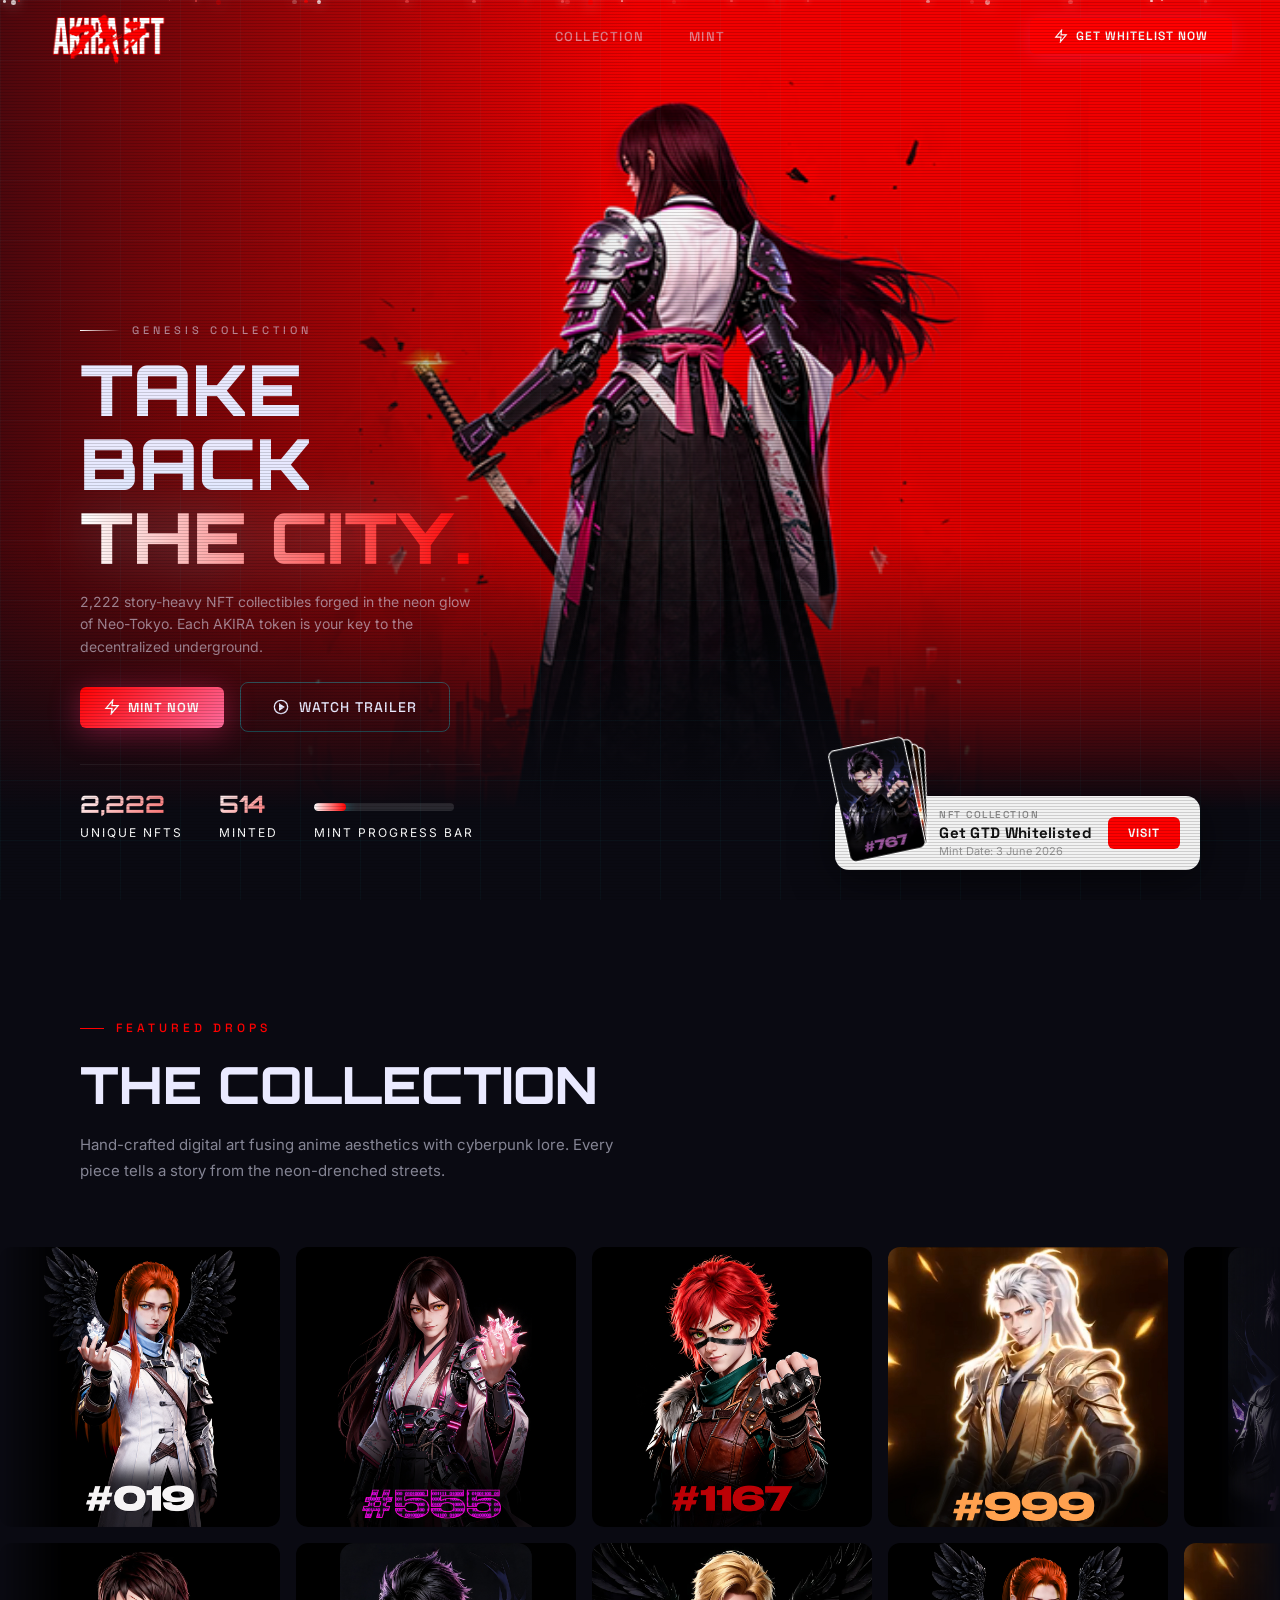
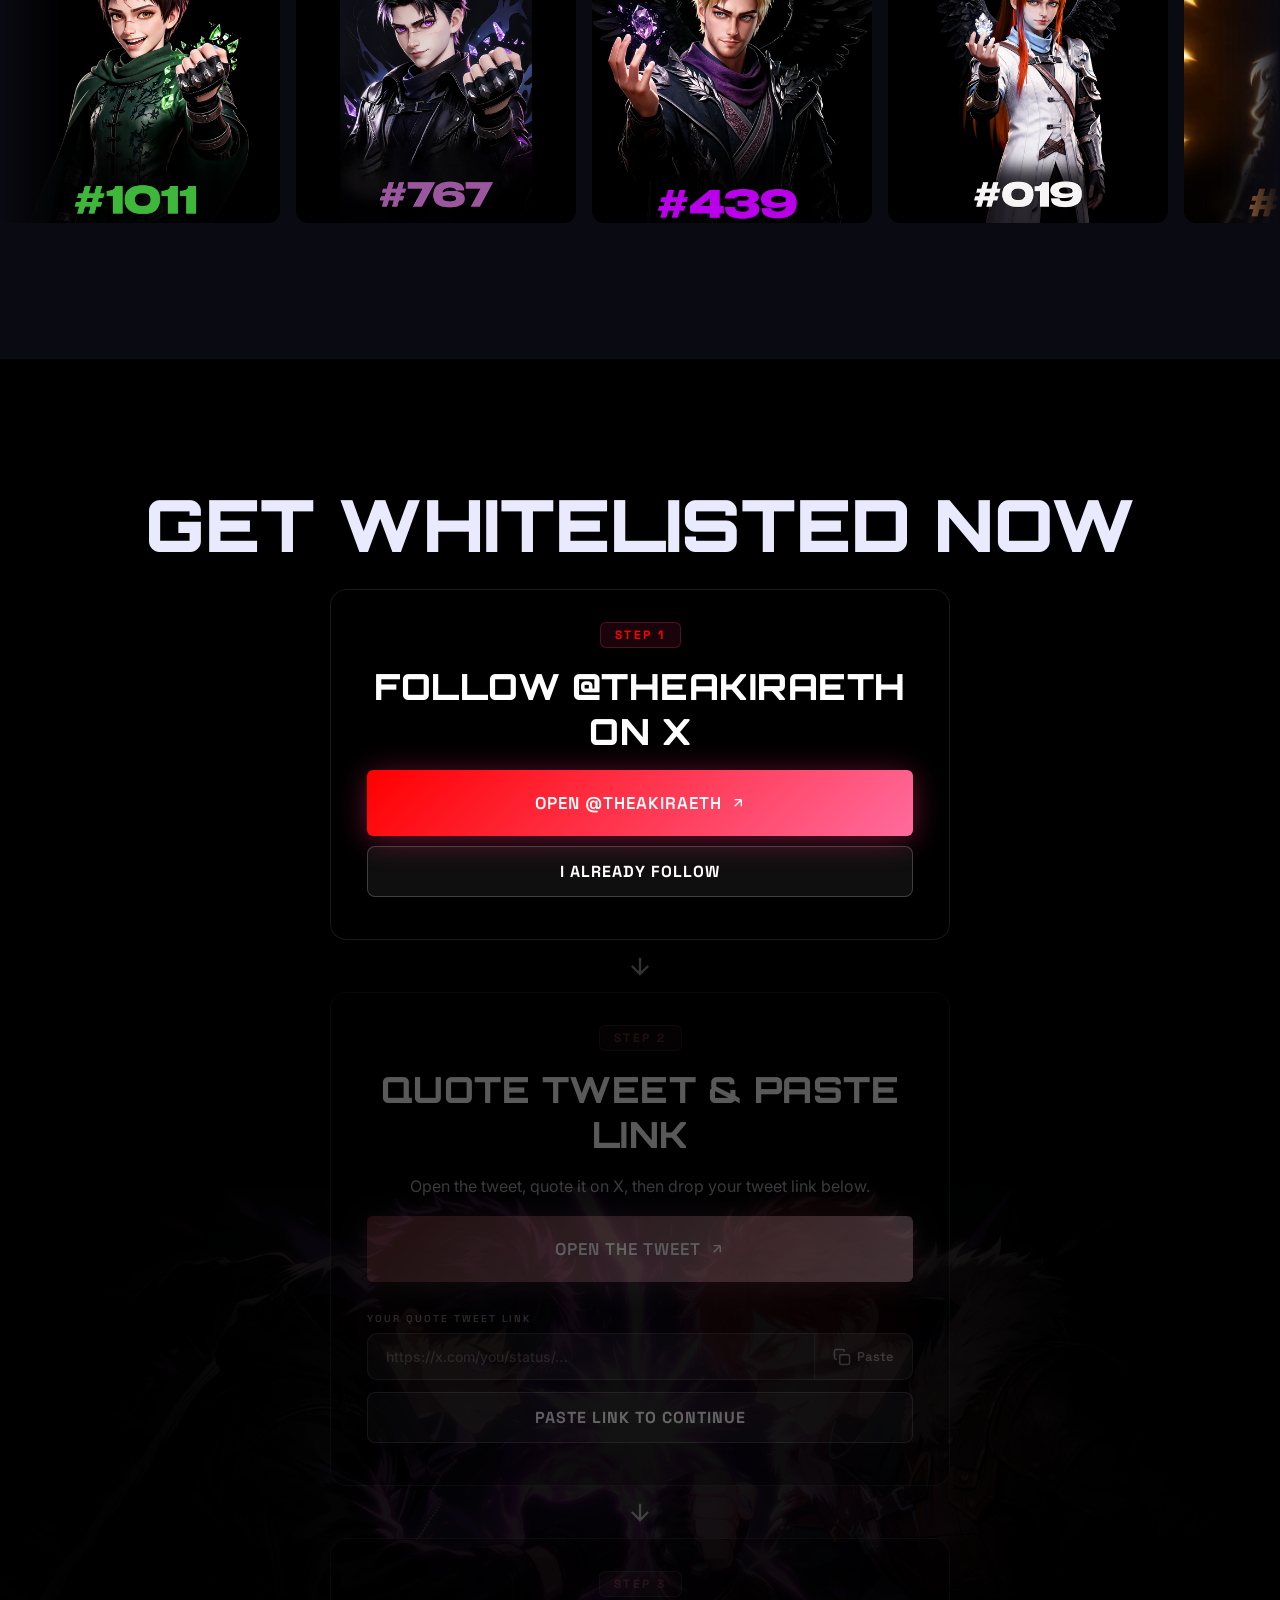
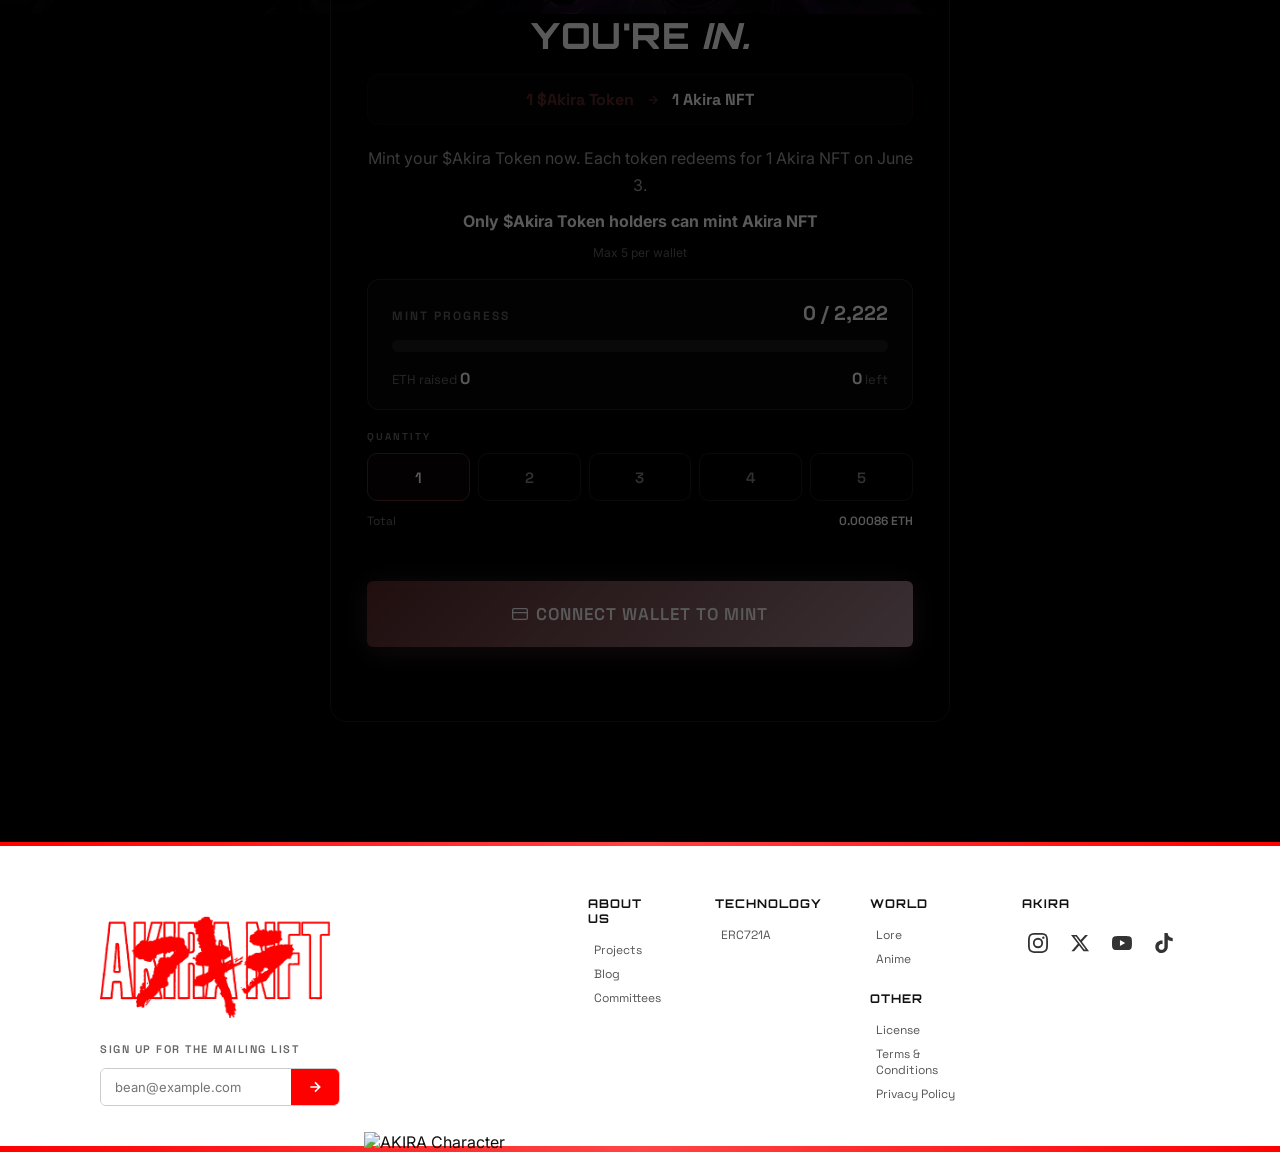
==== index.html @ e785e00a "feat: AKIRA cinematic landing page with Web3 minting integration" ====
<!DOCTYPE html>
<html lang="en">
<head>
  <meta charset="UTF-8">
  <meta name="viewport" content="width=device-width, initial-scale=1.0">
  <title>AKIRA — Genesis NFT Collection</title>
  <meta name="description" content="AKIRA is a premium cyberpunk NFT collection. 10,000 unique digital collectibles on Ethereum.">
  <link rel="stylesheet" href="style.css">
  <script src="https://cdn.jsdelivr.net/npm/ethers@6.13.4/dist/ethers.umd.min.js"></script>
</head>
<body>

<!-- ===== TOP NAVIGATION ===== -->
<nav class="nav-topbar" id="nav-topbar">
  <a href="#hero" class="nav-logo">
    <img src="assets/akira-logo.png" alt="AKIRA NFT" class="nav-logo-img">
  </a>

  <ul class="nav-links">
    <li><a href="#collection">Collection</a></li>
    <li><a href="#mint">Mint</a></li>
  </ul>

  <a href="#mint" class="nav-cta">
    <svg viewBox="0 0 24 24" fill="none" stroke="currentColor" stroke-width="2" width="14" height="14"><polygon points="13 2 3 14 12 14 11 22 21 10 12 10 13 2"/></svg>
    Get Whitelist Now
  </a>
</nav>

<!-- ===== MAIN CONTENT ===== -->
<main class="main-content">

  <!-- HERO -->
  <section class="hero" id="hero">
    <div class="hero-bg"></div>
    <video class="hero-video" id="hero-video" muted loop playsinline preload="metadata">
      <source src="assets/hero-loop.mp4" type="video/mp4">
    </video>
    <div class="hero-gradient"></div>
    <div class="hero-hover-zone" id="hero-hover-zone"></div>
    <div class="hero-grid-overlay"></div>
    <div class="hero-particles"></div>

    <div class="hero-content">
      <div class="hero-tag fade-up">Genesis Collection</div>
      <h1 class="hero-title fade-up">
        <span class="line">TAKE</span>
        <span class="line glitch-target" data-text="BACK">BACK</span>
        <span class="line accent glitch-target" data-text="THE CITY.">THE CITY.</span>
      </h1>
      <p class="hero-desc fade-up" data-admin="hero_subtitle">
        2,222 story-heavy NFT collectibles forged in the neon glow of Neo-Tokyo.
        Each AKIRA token is your key to the decentralized underground.
      </p>
      <div class="hero-actions fade-up">
        <a href="#mint" class="btn-primary" data-admin="hero_btn_primary">
          <svg viewBox="0 0 24 24" fill="none" stroke="currentColor" stroke-width="2"><polygon points="13 2 3 14 12 14 11 22 21 10 12 10 13 2"/></svg>
          Mint Now
        </a>
        <a href="trailer.html" class="btn-outline" data-admin="hero_btn_secondary">
          <svg viewBox="0 0 24 24" fill="none" stroke="currentColor" stroke-width="2" width="16" height="16"><circle cx="12" cy="12" r="10"/><polygon points="10 8 16 12 10 16 10 8" fill="currentColor"/></svg>
          Watch Trailer
        </a>
      </div>

      <div class="hero-stats fade-up">
        <div class="stat-item">
          <div class="stat-value" data-count="2222" data-suffix="">0</div>
          <div class="stat-label">Unique NFTs</div>
        </div>
        <div class="stat-item">
          <div class="stat-value" data-count="514" data-suffix="">0</div>
          <div class="stat-label">Minted</div>
        </div>
        <div class="stat-item stat-bar-col">
          <div class="mint-progress">
            <div class="mint-progress-bar" data-progress="23.1"></div>
          </div>
          <div class="stat-label">Mint Progress Bar</div>
        </div>
      </div>
    </div>

    <!-- Floating Promo Card -->
    <div class="promo-float" id="promo-float">
      <img src="assets/promo-card.png" alt="AKIRA Card" class="promo-float-card">
      <div class="promo-float-info">
        <span class="promo-float-tag" data-admin="promo_tag">NFT Collection</span>
        <strong class="promo-float-title" data-admin="promo_title">Get GTD Whitelisted</strong>
        <span class="promo-float-date" data-admin="promo_date">Mint Date: 3 June 2026</span>
      </div>
      <a href="#mint" class="promo-float-btn" data-admin="promo_btn">VISIT</a>
    </div>
  </section>

  <!-- COLLECTION -->
  <section class="section collection-section" id="collection">
    <div class="section-header">
      <div class="section-tag fade-up">Featured Drops</div>
      <h2 class="section-title fade-up" data-admin="collection_title">The Collection</h2>
      <p class="section-subtitle fade-up" data-admin="collection_subtitle">Hand-crafted digital art fusing anime aesthetics with cyberpunk lore. Every piece tells a story from the neon-drenched streets.</p>
    </div>

    <!-- Row 1: scrolls LEFT -->
    <div class="carousel-row">
      <div class="carousel-track">
        <div class="carousel-card"><img src="assets/nft-1.png" alt><span class="carousel-title">Shao</span></div>
        <div class="carousel-card"><img src="assets/carousel-1.png" alt><span class="carousel-title">Mei Ling</span></div>
        <div class="carousel-card"><img src="assets/nft-2.png" alt><span class="carousel-title">Rizan</span></div>
        <div class="carousel-card"><img src="assets/carousel-2.png" alt><span class="carousel-title">Wei Jun</span></div>
        <div class="carousel-card"><img src="assets/nft-3.png" alt><span class="carousel-title">Lian Hua</span></div>
        <div class="carousel-card"><img src="assets/carousel-3.png" alt><span class="carousel-title">Suki</span></div>
        <div class="carousel-card"><img src="assets/nft-4.png" alt><span class="carousel-title">Yuki</span></div>
        <div class="carousel-card"><img src="assets/carousel-4.png" alt><span class="carousel-title">Hana</span></div>
        <div class="carousel-card"><img src="assets/nft-1.png" alt><span class="carousel-title">Shao</span></div>
        <div class="carousel-card"><img src="assets/carousel-1.png" alt><span class="carousel-title">Mei Ling</span></div>
        <div class="carousel-card"><img src="assets/nft-2.png" alt><span class="carousel-title">Rizan</span></div>
        <div class="carousel-card"><img src="assets/carousel-2.png" alt><span class="carousel-title">Wei Jun</span></div>
        <div class="carousel-card"><img src="assets/nft-3.png" alt><span class="carousel-title">Lian Hua</span></div>
        <div class="carousel-card"><img src="assets/carousel-3.png" alt><span class="carousel-title">Suki</span></div>
        <div class="carousel-card"><img src="assets/nft-4.png" alt><span class="carousel-title">Yuki</span></div>
        <div class="carousel-card"><img src="assets/carousel-4.png" alt><span class="carousel-title">Hana</span></div>
      </div>
    </div>

    <!-- Row 2: scrolls RIGHT -->
    <div class="carousel-row">
      <div class="carousel-track carousel-track-reverse">
        <div class="carousel-card"><img src="assets/carousel-5.png" alt><span class="carousel-title">Jian Long</span></div>
        <div class="carousel-card"><img src="assets/nft-3.png" alt><span class="carousel-title">Lian Hua</span></div>
        <div class="carousel-card"><img src="assets/carousel-6.png" alt><span class="carousel-title">Kazuo</span></div>
        <div class="carousel-card"><img src="assets/nft-1.png" alt><span class="carousel-title">Shao</span></div>
        <div class="carousel-card"><img src="assets/carousel-2.png" alt><span class="carousel-title">Wei Jun</span></div>
        <div class="carousel-card"><img src="assets/nft-4.png" alt><span class="carousel-title">Yuki</span></div>
        <div class="carousel-card"><img src="assets/carousel-1.png" alt><span class="carousel-title">Mei Ling</span></div>
        <div class="carousel-card"><img src="assets/carousel-3.png" alt><span class="carousel-title">Suki</span></div>
        <div class="carousel-card"><img src="assets/carousel-5.png" alt><span class="carousel-title">Jian Long</span></div>
        <div class="carousel-card"><img src="assets/nft-3.png" alt><span class="carousel-title">Lian Hua</span></div>
        <div class="carousel-card"><img src="assets/carousel-6.png" alt><span class="carousel-title">Kazuo</span></div>
        <div class="carousel-card"><img src="assets/nft-1.png" alt><span class="carousel-title">Shao</span></div>
        <div class="carousel-card"><img src="assets/carousel-2.png" alt><span class="carousel-title">Wei Jun</span></div>
        <div class="carousel-card"><img src="assets/nft-4.png" alt><span class="carousel-title">Yuki</span></div>
        <div class="carousel-card"><img src="assets/carousel-1.png" alt><span class="carousel-title">Mei Ling</span></div>
        <div class="carousel-card"><img src="assets/carousel-3.png" alt><span class="carousel-title">Suki</span></div>
      </div>
    </div>
  </section>

  <!-- MINT CTA — ALL-VISIBLE PROGRESSIVE WHITELIST FLOW -->
  <section class="mint-section" id="mint">
    <h2 class="mint-title fade-up">Get <span class="accent">Whitelisted</span> Now</h2>

    <div class="mint-flow-all" id="mintFlow">

      <!-- ▸ STEP 1: Follow -->
      <div class="mint-card unlocked" id="mintCard1">
        <div class="mint-card-inner">
          <div class="mint-step-badge">STEP 1</div>
          <h3 class="mint-card-title">Follow <span class="accent">@TheAkiraEth</span> on X</h3>
          <a href="https://x.com/TheAkiraEth" target="_blank" rel="noopener noreferrer" class="btn-primary mint-card-btn" id="mintFollowBtn">
            Open @TheAkiraEth
            <svg viewBox="0 0 24 24" fill="none" stroke="currentColor" stroke-width="2" width="16" height="16"><path d="M7 17L17 7M17 7H7M17 7v10"/></svg>
          </a>
          <button class="btn-secondary mint-card-btn" id="mintAlreadyFollowBtn">I already follow</button>
        </div>
      </div>

      <!-- Arrow -->
      <div class="mint-arrow">
        <svg viewBox="0 0 24 24" fill="none" stroke="currentColor" stroke-width="2" width="28" height="28"><path d="M12 5v14M19 12l-7 7-7-7"/></svg>
      </div>

      <!-- ▸ STEP 2: Quote Tweet -->
      <div class="mint-card locked" id="mintCard2">
        <div class="mint-card-inner">
          <div class="mint-step-badge">STEP 2</div>
          <h3 class="mint-card-title">Quote Tweet <span class="accent">&</span> Paste Link</h3>
          <p class="mint-card-desc">Open the tweet, quote it on X, then drop your tweet link below.</p>
          <a href="https://x.com/TheAkiraEth/status/2059314750136414237" target="_blank" rel="noopener noreferrer" class="btn-primary mint-card-btn" id="mintOpenTweetBtn">
            Open the tweet
            <svg viewBox="0 0 24 24" fill="none" stroke="currentColor" stroke-width="2" width="16" height="16"><path d="M7 17L17 7M17 7H7M17 7v10"/></svg>
          </a>
          <label class="mint-input-label">YOUR QUOTE TWEET LINK</label>
          <div class="mint-input-wrap">
            <input type="url" class="mint-input" id="mintQtInput" placeholder="https://x.com/you/status/…">
            <button class="mint-paste-icon" id="mintClipboardBtn" title="Paste from clipboard">
              <svg viewBox="0 0 24 24" fill="none" stroke="currentColor" stroke-width="2" width="18" height="18"><rect x="9" y="9" width="13" height="13" rx="2"/><path d="M5 15H4a2 2 0 01-2-2V4a2 2 0 012-2h9a2 2 0 012 2v1"/></svg>
              Paste
            </button>
          </div>
          <button class="btn-secondary mint-card-btn" id="mintPasteBtn">Paste link to continue</button>
        </div>
      </div>

      <!-- Arrow -->
      <div class="mint-arrow">
        <svg viewBox="0 0 24 24" fill="none" stroke="currentColor" stroke-width="2" width="28" height="28"><path d="M12 5v14M19 12l-7 7-7-7"/></svg>
      </div>

      <!-- ▸ STEP 3: Mint -->
      <div class="mint-card locked" id="mintCard3">
        <div class="mint-card-inner">
          <div class="mint-step-badge">STEP 3</div>
          <h3 class="mint-card-title">You're <span class="accent" style="font-style:italic">in.</span></h3>
          <div class="mint-token-row">
            <span class="mint-token-tag">1 $Akira Token</span>
            <svg viewBox="0 0 24 24" fill="none" stroke="currentColor" stroke-width="2" width="14" height="14"><path d="M5 12h14M12 5l7 7-7 7"/></svg>
            <span class="mint-token-nft">1 Akira NFT</span>
          </div>
          <p class="mint-card-desc">Mint your <span class="accent">$Akira Token</span> now. Each token redeems for 1 Akira NFT on June 3.</p>
          <p class="mint-card-desc" style="color:#fff;font-weight:700;margin-top:-8px">Only <span class="accent">$Akira Token</span> holders can mint Akira NFT</p>
          <p class="mint-card-desc" style="font-size:12px;color:rgba(255,255,255,0.4);margin-top:-8px">Max 5 per wallet</p>

          <div class="mint-progress-box">
            <div class="mint-progress-header">
              <span class="mint-progress-label">MINT PROGRESS</span>
              <span class="mint-progress-count"><strong>0</strong> / 2,222 <span class="accent"></span></span>
            </div>
            <div class="mint-progress-bar-wrap">
              <div class="mint-progress-bar-fill" style="width:0%"></div>
            </div>
            <div class="mint-progress-footer">
              <span>ETH raised <strong>0</strong></span>
              <span><strong>0</strong> left</span>
            </div>
          </div>

          <div class="mint-qty-section">
            <span class="mint-qty-label">QUANTITY</span>
            <div class="mint-qty-grid">
              <button class="mint-qty-btn selected" data-qty="1">1</button>
              <button class="mint-qty-btn" data-qty="2">2</button>
              <button class="mint-qty-btn" data-qty="3">3</button>
              <button class="mint-qty-btn" data-qty="4">4</button>
              <button class="mint-qty-btn" data-qty="5">5</button>
            </div>
            <div class="mint-qty-total">
              <span>Total</span>
              <span class="mint-qty-eth" id="mintTotalEth">0.00086 ETH</span>
            </div>
          </div>

          <div class="mint-wallet-status" id="mintWalletStatus"></div>
          <button class="btn-primary mint-card-btn" id="mintWalletBtn">
            <svg viewBox="0 0 24 24" fill="none" stroke="currentColor" stroke-width="2" width="16" height="16"><rect x="1" y="4" width="22" height="16" rx="2"/><path d="M1 10h22"/></svg>
            Connect Wallet to Mint
          </button>
          <div class="mint-tx-feedback" id="mintTxFeedback"></div>
        </div>
      </div>

    </div>
  </section>

  <footer class="footer" id="footer">
    <div class="footer-top-bar"></div>
    <div class="footer-inner">
      <!-- Brand + Character + Links in one row -->
      <div class="footer-main-row">
        <div class="footer-brand">
          <img src="assets/akira-logo-footer.png" alt="AKIRA" class="footer-logo">
          <p class="footer-tagline" data-admin="footer_tagline">Sign up for the mailing list</p>
          <form class="footer-email" id="footer-email-form">
            <input type="email" placeholder="bean@example.com" class="footer-email-input" id="footer-email-input" required>
            <button type="submit" class="footer-email-btn" aria-label="Subscribe"><svg viewBox="0 0 24 24" fill="none" stroke="currentColor" stroke-width="2.5" width="16" height="16"><path d="M5 12h14M12 5l7 7-7 7"/></svg></button>
          </form>
        </div>
        <div class="footer-character">
          <img src="assets/footer-character.png" alt="AKIRA Character">
        </div>
        <div class="footer-links-group">
          <div class="footer-col">
            <h4 class="footer-col-title">About Us</h4>
            <a href="coming-soon.html" class="footer-link">Projects</a>
            <a href="coming-soon.html" class="footer-link">Blog</a>
            <a href="coming-soon.html" class="footer-link">Committees</a>
          </div>
          <div class="footer-col">
            <h4 class="footer-col-title">Technology</h4>
            <a href="coming-soon.html" class="footer-link">ERC721A</a>
          </div>
        <div class="footer-col">
          <h4 class="footer-col-title">World</h4>
          <a href="coming-soon.html" class="footer-link">Lore</a>
          <a href="coming-soon.html" class="footer-link">Anime</a>
          <h4 class="footer-col-title" style="margin-top:20px;">Other</h4>
          <a href="license.html" class="footer-link">License</a>
          <a href="terms.html" class="footer-link">Terms &amp; Conditions</a>
          <a href="privacy.html" class="footer-link">Privacy Policy</a>
        </div>
        <div class="footer-col">
          <h4 class="footer-col-title">Akira</h4>
          <div class="footer-socials">
            <a href="coming-soon.html" class="footer-social-icon" title="Instagram"><svg viewBox="0 0 24 24" fill="currentColor" width="20" height="20"><path d="M12 2.163c3.204 0 3.584.012 4.85.07 3.252.148 4.771 1.691 4.919 4.919.058 1.265.069 1.645.069 4.849 0 3.205-.012 3.584-.069 4.849-.149 3.225-1.664 4.771-4.919 4.919-1.266.058-1.644.07-4.85.07-3.204 0-3.584-.012-4.849-.07-3.26-.149-4.771-1.699-4.919-4.92-.058-1.265-.07-1.644-.07-4.849 0-3.204.013-3.583.07-4.849.149-3.227 1.664-4.771 4.919-4.919 1.266-.057 1.645-.069 4.849-.069zM12 0C8.741 0 8.333.014 7.053.072 2.695.272.273 2.69.073 7.052.014 8.333 0 8.741 0 12c0 3.259.014 3.668.072 4.948.2 4.358 2.618 6.78 6.98 6.98C8.333 23.986 8.741 24 12 24c3.259 0 3.668-.014 4.948-.072 4.354-.2 6.782-2.618 6.979-6.98.059-1.28.073-1.689.073-4.948 0-3.259-.014-3.667-.072-4.947-.196-4.354-2.617-6.78-6.979-6.98C15.668.014 15.259 0 12 0zm0 5.838a6.162 6.162 0 100 12.324 6.162 6.162 0 000-12.324zM12 16a4 4 0 110-8 4 4 0 010 8zm6.406-11.845a1.44 1.44 0 100 2.881 1.44 1.44 0 000-2.881z"/></svg></a>
            <a href="https://x.com/TheAkiraEth" target="_blank" rel="noopener" class="footer-social-icon" title="X"><svg viewBox="0 0 24 24" fill="currentColor" width="20" height="20"><path d="M18.244 2.25h3.308l-7.227 8.26 8.502 11.24H16.17l-5.214-6.817L4.99 21.75H1.68l7.73-8.835L1.254 2.25H8.08l4.713 6.231zm-1.161 17.52h1.833L7.084 4.126H5.117z"/></svg></a>
            <a href="https://www.youtube.com/@AkiraETH" target="_blank" rel="noopener" class="footer-social-icon" title="YouTube"><svg viewBox="0 0 24 24" fill="currentColor" width="20" height="20"><path d="M23.498 6.186a3.016 3.016 0 00-2.122-2.136C19.505 3.545 12 3.545 12 3.545s-7.505 0-9.377.505A3.017 3.017 0 00.502 6.186C0 8.07 0 12 0 12s0 3.93.502 5.814a3.016 3.016 0 002.122 2.136c1.871.505 9.376.505 9.376.505s7.505 0 9.377-.505a3.015 3.015 0 002.122-2.136C24 15.93 24 12 24 12s0-3.93-.502-5.814zM9.545 15.568V8.432L15.818 12l-6.273 3.568z"/></svg></a>
            <a href="coming-soon.html" class="footer-social-icon" title="TikTok"><svg viewBox="0 0 24 24" fill="currentColor" width="20" height="20"><path d="M12.525.02c1.31-.02 2.61-.01 3.91-.02.08 1.53.63 3.09 1.75 4.17 1.12 1.11 2.7 1.62 4.24 1.79v4.03c-1.44-.05-2.89-.35-4.2-.97-.57-.26-1.1-.59-1.62-.93-.01 2.92.01 5.84-.02 8.75-.08 1.4-.54 2.79-1.35 3.94-1.31 1.92-3.58 3.17-5.91 3.21-1.43.08-2.86-.31-4.08-1.03-2.02-1.19-3.44-3.37-3.65-5.71-.02-.5-.03-1-.01-1.49.18-1.9 1.12-3.72 2.58-4.96 1.66-1.44 3.98-2.13 6.15-1.72.02 1.48-.04 2.96-.04 4.44-.99-.32-2.15-.23-3.02.37-.63.41-1.11 1.04-1.36 1.75-.21.51-.15 1.07-.14 1.61.24 1.64 1.82 3.02 3.5 2.87 1.12-.01 2.19-.66 2.77-1.61.19-.33.4-.67.41-1.06.1-1.79.06-3.57.07-5.36.01-4.03-.01-8.05.02-12.07z"/></svg></a>
          </div>
        </div>
        </div>
      </div>
    </div>
    <div class="footer-bottom-bar"></div>
  </footer>

</main>

<script src="script.js"></script>
<script>
// ===== ADMIN SYNC: Apply localStorage overrides from Admin Panel =====
(function(){
  document.querySelectorAll('[data-admin]').forEach(function(el){
    var key = 'akira_' + el.getAttribute('data-admin');
    var val = localStorage.getItem(key);
    if(val !== null){
      // Preserve SVG icons inside buttons
      var svg = el.querySelector('svg');
      if(svg){ el.textContent = ''; el.appendChild(svg); el.append(' ' + val); }
      else { el.textContent = val; }
    }
  });
})();
</script>
</body>
</html>
---- style.css ----
/* ===== AKIRA NFT — Design System ===== */
@import url('https://fonts.googleapis.com/css2?family=Orbitron:wght@400;500;600;700;800;900&family=Inter:wght@300;400;500;600&family=Space+Grotesk:wght@300;400;500;600;700&display=swap');

:root {
  --bg-primary: #0a0a12;
  --bg-secondary: #0f0f1a;
  --bg-card: rgba(15, 15, 30, 0.6);
  --bg-glass: rgba(15, 15, 30, 0.4);
  --cyan: #fefefe;
  --cyan-dim: rgba(0, 240, 255, 0.15);
  --magenta: #ff0000;
  --magenta-dim: rgb(137, 0, 0);
  --purple: #f75555;
  --text-primary: #eaeaff;
  --text-secondary: rgba(234, 234, 255, 0.55);
  --text-muted: rgb(255, 255, 255);
  --nav-height: 72px;
  --logo-height: 68px;
  /* ← resize the navbar logo */
  --logo-offset-y: 0px;
  /* ← shift logo up(-) or down(+) */
  --footer-logo-height: 130px;
  /* ← resize the footer logo */
  --footer-logo-offset-y: 0px;
  /* ← shift footer logo up(-) or down(+) */
  --hero-bg-y: 60%;
  /* ← hero image vertical position (0%=top, 100%=bottom) */
  --hero-bg-scale: 1;
  /* ← hero image zoom (1 = 100%) */
  --grad-fade-start: 11%;
  /* ← where bottom gradient starts (lower = earlier) */
  --grad-mid-strength: 0.1;
  /* ← gradient darkness at midpoint (0-1) */
  --grad-end: 90%;
  /* ← where gradient reaches full black */
  --grad-left-opacity: 0.7;
  /* ← left side darkening (0=none, 1=full) */
  --grad-left-end: 50%;
  /* ← how far the left gradient reaches */
  --promo-padding: 12px;
  /* ← promo card inner padding */
  --promo-radius: 14px;
  /* ← promo card corner radius */
  --promo-bottom: 30px;
  /* ← promo distance from bottom */
  --promo-right: 80px;
  /* ← promo distance from right */
  --promo-img-w: 80px;
  /* ← promo card image width */
  --promo-img-h: 102px;
  /* ← promo card image height */
  --promo-img-rotate: -12deg;
  /* ← promo card image tilt angle */
  --promo-img-x: 0px;
  /* ← promo card image horizontal shift */
  --promo-img-y: 0px;
  /* ← promo card image vertical shift */
  --promo-img-scale: 1.5;
  /* ← promo card image scale (1 = 100%) */
  --bar-width: 140px;
  /* ← progress bar width */
  --bar-height: 8px;
  /* ← progress bar height */
  --bar-top: 10px;
  /* ← progress bar spacing from label */
  --bar-left: 0px;
  /* ← progress bar horizontal shift */
  --glow-cyan: 0 0 20px rgba(0, 240, 255, 0.4);
  --glow-magenta: 0 0 20px rgba(255, 45, 120, 0.4);
  --transition: cubic-bezier(0.22, 1, 0.36, 1);
}

*,
*::before,
*::after {
  margin: 0;
  padding: 0;
  box-sizing: border-box;
}

html {
  scroll-behavior: smooth;
  scrollbar-width: none;
}

html::-webkit-scrollbar {
  display: none;
}

body {
  font-family: 'Inter', sans-serif;
  background: var(--bg-primary);
  color: var(--text-primary);
  overflow-x: hidden;
  min-height: 100vh;
}

body::after {
  content: '';
  position: fixed;
  inset: 0;
  z-index: 9999;
  pointer-events: none;
  background: repeating-linear-gradient(0deg,
      rgba(0, 0, 0, 0.15) 0px,
      rgba(0, 0, 0, 0.15) 1px,
      transparent 1px,
      transparent 3px);
  mix-blend-mode: multiply;
}

/* ===== TOP NAVIGATION ===== */
.nav-topbar {
  position: fixed;
  top: 0;
  left: 0;
  right: 0;
  height: 72px;
  z-index: 1000;
  display: flex;
  align-items: center;
  justify-content: space-between;
  padding: 0 48px;
  background: transparent;
  transition: background 0.4s, box-shadow 0.4s;
}

.nav-topbar.scrolled {
  background: rgba(10, 10, 18, 0.95);
  backdrop-filter: blur(16px);
  box-shadow: 0 4px 30px rgba(0, 0, 0, 0.5);
}

.nav-logo {
  display: flex;
  align-items: center;
  text-decoration: none;
}

.nav-logo-img {
  height: var(--logo-height);
  width: auto;
  object-fit: contain;
  transform: translateY(var(--logo-offset-y));
  filter: brightness(1.1);
  transition: filter 0.3s, transform 0.3s;
}

.nav-logo:hover .nav-logo-img {
  filter: brightness(1.3) drop-shadow(0 0 8px rgba(255, 45, 45, 0.4));
}

.nav-links {
  list-style: none;
  display: flex;
  align-items: center;
  gap: 8px;
  position: absolute;
  left: 50%;
  transform: translateX(-50%);
}

.nav-links li a {
  display: inline-block;
  padding: 8px 18px;
  text-decoration: none;
  color: var(--text-secondary);
  font-family: 'Space Grotesk', sans-serif;
  font-size: 13px;
  font-weight: 500;
  letter-spacing: 1.5px;
  text-transform: uppercase;
  transition: color 0.3s, text-shadow 0.3s;
  position: relative;
}

.nav-links li a::after {
  content: '';
  position: absolute;
  left: 50%;
  bottom: 0;
  width: 0;
  height: 1px;
  background: var(--cyan);
  transform: translateX(-50%);
  transition: width 0.3s var(--transition);
}

.nav-links li a:hover,
.nav-links li a.active {
  color: var(--text-primary);
  text-shadow: 0 0 12px rgba(0, 240, 255, 0.3);
}

.nav-links li a:hover::after,
.nav-links li a.active::after {
  width: 60%;
}

.nav-cta {
  display: inline-flex;
  align-items: center;
  gap: 8px;
  padding: 10px 24px;
  border: none;
  border-radius: 6px;
  background: linear-gradient(135deg, var(--magenta), #ff0000);
  color: #fff;
  font-family: 'Space Grotesk', sans-serif;
  font-size: 12px;
  font-weight: 600;
  letter-spacing: 1px;
  text-transform: uppercase;
  cursor: pointer;
  text-decoration: none;
  box-shadow: 0 2px 20px rgba(255, 45, 120, 0.35);
  transition: all 0.3s var(--transition);
}

.nav-cta:hover {
  transform: translateY(-1px);
  box-shadow: 0 6px 30px rgba(255, 45, 120, 0.55);
}

.nav-cta svg {
  stroke: #fff;
}

/* ===== MAIN CONTENT ===== */
.main-content {
  margin-left: 0;
}

/* ===== HERO SECTION ===== */
.hero {
  position: relative;
  min-height: 100vh;
  display: flex;
  align-items: flex-end;
  padding: 0 80px 60px 80px;
  overflow: hidden;
}

.hero-bg {
  position: absolute;
  inset: 0;
  background: url('assets/hero-landing.png') center var(--hero-bg-y) / cover no-repeat;
  transform: scale(var(--hero-bg-scale));
  opacity: 1;
  z-index: 0;
}

/* Gradient overlay — always visible, above both image & video */
.hero-gradient {
  position: absolute;
  inset: 0;
  z-index: 1;
  background: linear-gradient(180deg, transparent var(--grad-fade-start), rgba(0, 0, 0, var(--grad-mid-strength)) 60%, var(--bg-primary) var(--grad-end)),
    linear-gradient(90deg, rgba(10, 10, 18, var(--grad-left-opacity)) 0%, transparent var(--grad-left-end));
  pointer-events: none;
}

/* Hero Video (hidden by default, sits between image and gradient) */
.hero-video {
  position: absolute;
  inset: 0;
  width: 100%;
  height: 100%;
  object-fit: contain;
  object-position: center top;
  z-index: 0;
  opacity: 0;
  pointer-events: none;
}

.hero.video-active .hero-video {
  opacity: 1;
}

.hero.video-active .hero-bg {
  background-position: center 100%;
}

/* Hover zone — right 50% of hero, desktop only */
.hero-hover-zone {
  display: none;
}

@media (min-width: 1024px) and (hover: hover) {
  .hero-hover-zone {
    display: block;
    position: absolute;
    top: 0;
    right: 0;
    width: 50%;
    height: 100%;
    z-index: 3;
    cursor: default;
  }
}

.hero-grid-overlay {
  position: absolute;
  inset: 0;
  background-image:
    linear-gradient(rgba(0, 240, 255, 0.03) 1px, transparent 1px),
    linear-gradient(90deg, rgba(0, 240, 255, 0.03) 1px, transparent 1px);
  background-size: 60px 60px;
  z-index: 1;
  animation: gridPulse 4s ease-in-out infinite;
}

@keyframes gridPulse {

  0%,
  100% {
    opacity: 0.4
  }

  50% {
    opacity: 0.8
  }
}

.hero-particles {
  position: absolute;
  inset: 0;
  z-index: 1;
  pointer-events: none;
}

.particle {
  position: absolute;
  border-radius: 50%;
  animation: floatParticle linear infinite;
}

@keyframes floatParticle {
  0% {
    transform: translateY(100vh) scale(0);
    opacity: 0;
  }

  10% {
    opacity: 1;
  }

  90% {
    opacity: 1;
  }

  100% {
    transform: translateY(-10vh) scale(1);
    opacity: 0;
  }
}

.hero-content {
  position: relative;
  z-index: 2;
  max-width: 600px;
}

.hero-tag {
  display: inline-flex;
  align-items: center;
  gap: 12px;
  font-family: 'Space Grotesk', sans-serif;
  font-size: 11px;
  font-weight: 500;
  letter-spacing: 4px;
  text-transform: uppercase;
  color: var(--text-secondary);
  margin-bottom: 16px;
}

.hero-tag::before {
  content: '';
  width: 40px;
  height: 1px;
  background: linear-gradient(90deg, var(--cyan), transparent);
}

.hero-title {
  font-family: 'Orbitron', sans-serif;
  font-weight: 900;
  font-size: clamp(40px, 5.5vw, 72px);
  line-height: 1.05;
  text-transform: uppercase;
  margin-bottom: 16px;
}

.hero-title .line {
  display: block;
}

.hero-title .accent {
  background: linear-gradient(90deg, var(--cyan), var(--magenta));
  -webkit-background-clip: text;
  -webkit-text-fill-color: transparent;
  filter: drop-shadow(0 0 30px rgba(0, 240, 255, 0.3));
}

/* ===== GLITCH EFFECT ===== */
.glitch-target {
  position: relative;
  display: inline-block;
}

.glitch-target::before,
.glitch-target::after {
  content: attr(data-text);
  position: absolute;
  top: 0;
  left: 0;
  width: 100%;
  height: 100%;
  opacity: 0;
  pointer-events: none;
}

.glitch-target::before {
  color: #0ff;
  -webkit-text-fill-color: #0ff;
  background: none;
  -webkit-background-clip: unset;
}

.glitch-target::after {
  color: #ff2d78;
  -webkit-text-fill-color: #ff2d78;
  background: none;
  -webkit-background-clip: unset;
}

/* Active state — triggered by JS on scroll */
.glitch-target.glitch-active::before {
  opacity: 0.8;
  animation: glitchCyan 0.12s steps(2) 6 alternate;
}

.glitch-target.glitch-active::after {
  opacity: 0.8;
  animation: glitchMagenta 0.12s steps(2) 6 alternate;
}

.glitch-target.glitch-active {
  animation: glitchText 0.1s steps(3) 8;
}

/* Override for .accent — make main text change color during glitch */
.hero-title .accent.glitch-active {
  background: linear-gradient(90deg, #0ff, #ff2d78, #fff);
  -webkit-background-clip: text;
  -webkit-text-fill-color: transparent;
  animation: glitchText 0.1s steps(3) 8;
}

@keyframes glitchCyan {
  0% {
    transform: translate(-3px, -1px);
    clip-path: inset(20% 0 30% 0);
  }

  20% {
    transform: translate(2px, 1px);
    clip-path: inset(50% 0 10% 0);
  }

  40% {
    transform: translate(-2px, 2px);
    clip-path: inset(10% 0 60% 0);
  }

  60% {
    transform: translate(3px, -2px);
    clip-path: inset(40% 0 20% 0);
  }

  80% {
    transform: translate(-1px, 1px);
    clip-path: inset(70% 0 5% 0);
  }

  100% {
    transform: translate(2px, -1px);
    clip-path: inset(15% 0 45% 0);
  }
}

@keyframes glitchMagenta {
  0% {
    transform: translate(3px, 1px);
    clip-path: inset(60% 0 5% 0);
  }

  20% {
    transform: translate(-2px, -1px);
    clip-path: inset(10% 0 50% 0);
  }

  40% {
    transform: translate(1px, -2px);
    clip-path: inset(35% 0 25% 0);
  }

  60% {
    transform: translate(-3px, 2px);
    clip-path: inset(5% 0 70% 0);
  }

  80% {
    transform: translate(2px, -1px);
    clip-path: inset(45% 0 15% 0);
  }

  100% {
    transform: translate(-1px, 1px);
    clip-path: inset(25% 0 40% 0);
  }
}

@keyframes glitchText {
  0% {
    transform: translate(0);
  }

  20% {
    transform: translate(-2px, 1px);
  }

  40% {
    transform: translate(2px, -1px);
  }

  60% {
    transform: translate(-1px, -1px);
  }

  80% {
    transform: translate(1px, 2px);
  }

  100% {
    transform: translate(0);
  }
}

.hero-desc {
  font-size: 14px;
  line-height: 1.6;
  color: var(--text-secondary);
  max-width: 400px;
  margin-bottom: 24px;
}

.hero-actions {
  display: flex;
  align-items: center;
  gap: 16px;
  flex-wrap: wrap;
  margin-bottom: 32px;
}

/* Buttons */
.btn-primary {
  display: inline-flex;
  align-items: center;
  gap: 8px;
  padding: 12px 24px;
  border: none;
  border-radius: 6px;
  background: linear-gradient(135deg, var(--magenta), #ff6b9d);
  color: #fff;
  font-family: 'Space Grotesk', sans-serif;
  font-size: 13px;
  font-weight: 600;
  letter-spacing: 1px;
  text-transform: uppercase;
  cursor: pointer;
  box-shadow: 0 4px 30px rgba(255, 45, 120, 0.4);
  transition: all 0.3s var(--transition);
  text-decoration: none;
}

.btn-primary:hover {
  transform: translateY(-2px);
  box-shadow: 0 8px 40px rgba(255, 45, 120, 0.6);
}

.btn-primary svg {
  width: 16px;
  height: 16px;
}

.btn-outline {
  display: inline-flex;
  align-items: center;
  gap: 10px;
  padding: 15px 32px;
  border: 1px solid rgba(0, 240, 255, 0.3);
  border-radius: 8px;
  background: transparent;
  color: var(--text-primary);
  font-family: 'Space Grotesk', sans-serif;
  font-size: 14px;
  font-weight: 500;
  letter-spacing: 1px;
  text-transform: uppercase;
  cursor: pointer;
  transition: all 0.3s var(--transition);
  text-decoration: none;
}

.btn-outline:hover {
  border-color: var(--cyan);
  background: var(--cyan-dim);
  box-shadow: var(--glow-cyan);
}

/* Hero Stats */
.hero-stats {
  display: flex;
  align-items: flex-end;
  gap: 36px;
  padding-top: 24px;
  border-top: 1px solid rgba(255, 255, 255, 0.08);
}

.stat-item {}

.stat-value {
  font-family: 'Orbitron', sans-serif;
  font-weight: 700;
  font-size: 24px;
  background: linear-gradient(135deg, var(--cyan), var(--purple));
  -webkit-background-clip: text;
  -webkit-text-fill-color: transparent;
}

.stat-value-static {
  font-family: 'Orbitron', sans-serif;
  font-weight: 700;
  font-size: 28px;
  background: linear-gradient(135deg, var(--cyan), var(--purple));
  -webkit-background-clip: text;
  -webkit-text-fill-color: transparent;
}

.stat-label {
  font-size: 12px;
  color: var(--text-muted);
  letter-spacing: 2px;
  text-transform: uppercase;
  margin-top: 6px;
}

.stat-bar-col {
  display: flex;
  flex-direction: column;
  justify-content: center;
}

.mint-progress {
  width: var(--bar-width);
  height: var(--bar-height);
  background: rgba(255, 255, 255, 0.12);
  border-radius: calc(var(--bar-height) / 2);
  margin-left: var(--bar-left);
  margin-bottom: 8px;
  overflow: hidden;
}

.mint-progress-bar {
  height: 100%;
  width: 0%;
  background: linear-gradient(90deg, var(--cyan), var(--magenta));
  border-radius: calc(var(--bar-height) / 2);
  box-shadow: 0 0 12px rgba(0, 240, 255, 0.5), 0 0 24px rgba(0, 240, 255, 0.2);
  transition: width 2.5s cubic-bezier(0.25, 0.46, 0.45, 0.94);
  animation: barGlow 2s ease-in-out infinite;
}

@keyframes barGlow {

  0%,
  100% {
    box-shadow: 0 0 12px rgba(0, 240, 255, 0.5), 0 0 24px rgba(0, 240, 255, 0.2);
  }

  50% {
    box-shadow: 0 0 18px rgba(0, 240, 255, 0.7), 0 0 36px rgba(0, 240, 255, 0.35);
  }
}

/* ===== PROMO FLOAT CARD ===== */
.promo-float {
  position: absolute;
  bottom: var(--promo-bottom);
  right: var(--promo-right);
  z-index: 10;
  display: flex;
  align-items: center;
  gap: 16px;
  background: rgba(255, 255, 255, 0.95);
  border-radius: var(--promo-radius);
  padding: var(--promo-padding) 20px var(--promo-padding) calc(var(--promo-img-w) + 24px);
  box-shadow: 0 8px 40px rgba(0, 0, 0, 0.5);
  max-width: 420px;
  animation: promoSlideIn 0.8s 1.5s both var(--transition);
  overflow: visible;
}

@keyframes promoSlideIn {
  from {
    opacity: 0;
    transform: translateY(30px);
  }

  to {
    opacity: 1;
    transform: translateY(0);
  }
}

.promo-float-card {
  position: absolute;
  left: var(--promo-img-x, 8px);
  bottom: calc(100% - 70%);
  width: var(--promo-img-w);
  height: var(--promo-img-h);
  object-fit: contain;
  border-radius: 8px;
  transform: rotate(var(--promo-img-rotate)) translate(var(--promo-img-x), var(--promo-img-y)) scale(var(--promo-img-scale));
  z-index: 2;
}

.promo-float-info {
  display: flex;
  flex-direction: column;
  gap: 2px;
}

.promo-float-tag {
  font-family: 'Space Grotesk', sans-serif;
  font-size: 10px;
  font-weight: 500;
  text-transform: uppercase;
  letter-spacing: 1.5px;
  color: #888;
}

.promo-float-title {
  font-family: 'Space Grotesk', sans-serif;
  font-size: 15px;
  font-weight: 700;
  color: #111;
  letter-spacing: 0.3px;
  white-space: nowrap;
}

.promo-float-date {
  font-family: 'Inter', sans-serif;
  font-size: 11px;
  color: #999;
}

.promo-float-btn {
  display: inline-flex;
  align-items: center;
  justify-content: center;
  padding: 8px 20px;
  background: var(--magenta);
  color: #fff;
  font-family: 'Space Grotesk', sans-serif;
  font-size: 12px;
  font-weight: 700;
  letter-spacing: 1px;
  text-transform: uppercase;
  border-radius: 6px;
  text-decoration: none;
  flex-shrink: 0;
  transition: all 0.3s;
}

.promo-float-btn:hover {
  background: #cc0000;
  transform: translateY(-1px);
  box-shadow: 0 4px 16px rgba(255, 0, 0, 0.4);
}

/* ===== COLLECTION CAROUSEL ===== */
.collection-section {
  padding-left: 0 !important;
  padding-right: 0 !important;
  overflow: hidden;
}

.collection-section .section-header {
  padding: 0 80px;
}

.carousel-row {
  position: relative;
  overflow: hidden;
  margin-bottom: 16px;
  mask-image: linear-gradient(90deg, transparent 0%, black 5%, black 95%, transparent 100%);
  -webkit-mask-image: linear-gradient(90deg, transparent 0%, black 5%, black 95%, transparent 100%);
}

.carousel-track {
  display: flex;
  gap: 16px;
  width: max-content;
  animation: marqueeLeft 40s linear infinite;
}

.carousel-track:hover {
  animation-play-state: paused;
}

.carousel-track-reverse {
  animation: marqueeRight 40s linear infinite;
}

.carousel-track-reverse:hover {
  animation-play-state: paused;
}

@keyframes marqueeLeft {
  0% {
    transform: translateX(0);
  }

  100% {
    transform: translateX(-50%);
  }
}

@keyframes marqueeRight {
  0% {
    transform: translateX(-50%);
  }

  100% {
    transform: translateX(0);
  }
}

.carousel-card {
  position: relative;
  width: 280px;
  height: 280px;
  border-radius: 12px;
  overflow: hidden;
  flex-shrink: 0;
  cursor: pointer;
}

.carousel-card img {
  width: 100%;
  height: 100%;
  object-fit: cover;
  display: block;
  transition: transform 0.4s ease;
}

.carousel-card:hover img {
  transform: scale(1.08);
}

.carousel-title {
  position: absolute;
  bottom: 0;
  left: 0;
  right: 0;
  padding: 40px 16px 16px;
  background: linear-gradient(180deg, transparent 0%, rgba(0, 0, 0, 0.85) 100%);
  color: #fff;
  font-family: 'Space Grotesk', sans-serif;
  font-size: 14px;
  font-weight: 700;
  letter-spacing: 0.5px;
  text-transform: uppercase;
  text-align: center;
  opacity: 0;
  transform: translateY(8px);
  transition: opacity 0.3s ease, transform 0.3s ease;
}

.carousel-card:hover .carousel-title {
  opacity: 1;
  transform: translateY(0);
}

/* ===== SECTION COMMONS ===== */
.section {
  padding: 120px 80px;
  position: relative;
}

.section-header {
  margin-bottom: 64px;
}

.section-tag {
  font-family: 'Space Grotesk', sans-serif;
  font-size: 12px;
  font-weight: 500;
  letter-spacing: 4px;
  text-transform: uppercase;
  color: var(--magenta);
  margin-bottom: 16px;
  display: flex;
  align-items: center;
  gap: 12px;
}

.section-tag::before {
  content: '';
  width: 24px;
  height: 1px;
  background: var(--magenta);
}

.section-title {
  font-family: 'Orbitron', sans-serif;
  font-weight: 800;
  font-size: clamp(32px, 4vw, 52px);
  text-transform: uppercase;
}

.section-subtitle {
  font-size: 15px;
  color: var(--text-secondary);
  max-width: 560px;
  margin-top: 16px;
  line-height: 1.7;
}

/* ===== COLLECTION GRID ===== */
.nft-grid {
  display: grid;
  grid-template-columns: repeat(auto-fill, minmax(280px, 1fr));
  gap: 28px;
}

.nft-card {
  background: var(--bg-card);
  border: 1px solid rgba(255, 255, 255, 0.05);
  border-radius: 16px;
  overflow: hidden;
  transition: all 0.4s var(--transition);
  position: relative;
}

.nft-card::before {
  content: '';
  position: absolute;
  inset: 0;
  border-radius: 16px;
  padding: 1px;
  background: linear-gradient(135deg, transparent, var(--cyan), transparent);
  -webkit-mask: linear-gradient(#fff 0 0) content-box, linear-gradient(#fff 0 0);
  -webkit-mask-composite: xor;
  mask-composite: exclude;
  opacity: 0;
  transition: opacity 0.4s;
}

.nft-card:hover {
  transform: translateY(-8px);
}

.nft-card:hover::before {
  opacity: 1;
}

.nft-card:hover .nft-image img {
  transform: scale(1.08);
}

.nft-image {
  position: relative;
  aspect-ratio: 1;
  overflow: hidden;
}

.nft-image img {
  width: 100%;
  height: 100%;
  object-fit: cover;
  transition: transform 0.6s var(--transition);
}

.nft-badge {
  position: absolute;
  top: 12px;
  right: 12px;
  padding: 6px 12px;
  border-radius: 20px;
  background: rgba(10, 10, 18, 0.8);
  backdrop-filter: blur(10px);
  border: 1px solid rgba(0, 240, 255, 0.2);
  font-family: 'Space Grotesk', sans-serif;
  font-size: 11px;
  font-weight: 600;
  color: var(--cyan);
  letter-spacing: 1px;
}

.nft-info {
  padding: 20px;
}

.nft-name {
  font-family: 'Space Grotesk', sans-serif;
  font-size: 16px;
  font-weight: 600;
  margin-bottom: 8px;
}

.nft-meta {
  display: flex;
  justify-content: space-between;
  align-items: center;
  padding-top: 12px;
  border-top: 1px solid rgba(255, 255, 255, 0.06);
}

.nft-price {
  font-family: 'Orbitron', sans-serif;
  font-size: 14px;
  font-weight: 600;
  color: var(--cyan);
}

.nft-id {
  font-size: 12px;
  color: var(--text-muted);
  font-family: 'Space Grotesk';
}

/* ===== ROADMAP ===== */
.roadmap-timeline {
  position: relative;
  padding-left: 40px;
}

.roadmap-timeline::before {
  content: '';
  position: absolute;
  left: 15px;
  top: 0;
  bottom: 0;
  width: 2px;
  background: linear-gradient(180deg, var(--cyan), var(--magenta), var(--purple));
}

.roadmap-item {
  position: relative;
  margin-bottom: 48px;
  padding: 28px 32px;
  background: var(--bg-card);
  border: 1px solid rgba(255, 255, 255, 0.05);
  border-radius: 16px;
  transition: all 0.3s var(--transition);
}

.roadmap-item:hover {
  border-color: rgba(0, 240, 255, 0.15);
  background: rgba(15, 15, 30, 0.8);
}

.roadmap-item::before {
  content: '';
  position: absolute;
  left: -33px;
  top: 32px;
  width: 12px;
  height: 12px;
  border-radius: 50%;
  background: var(--cyan);
  box-shadow: var(--glow-cyan);
}

.roadmap-item.completed::before {
  background: var(--magenta);
  box-shadow: var(--glow-magenta);
}

.roadmap-phase {
  font-family: 'Orbitron', sans-serif;
  font-size: 11px;
  font-weight: 600;
  letter-spacing: 3px;
  text-transform: uppercase;
  color: var(--cyan);
  margin-bottom: 8px;
}

.roadmap-item.completed .roadmap-phase {
  color: var(--magenta);
}

.roadmap-title {
  font-family: 'Space Grotesk', sans-serif;
  font-size: 20px;
  font-weight: 600;
  margin-bottom: 10px;
}

.roadmap-desc {
  font-size: 14px;
  color: var(--text-secondary);
  line-height: 1.7;
}

/* ===== TEAM ===== */
.team-grid {
  display: grid;
  grid-template-columns: repeat(auto-fill, minmax(240px, 1fr));
  gap: 28px;
}

.team-card {
  text-align: center;
  padding: 40px 24px;
  background: var(--bg-card);
  border: 1px solid rgba(255, 255, 255, 0.05);
  border-radius: 16px;
  transition: all 0.3s var(--transition);
}

.team-card:hover {
  transform: translateY(-4px);
  border-color: rgba(0, 240, 255, 0.12);
}

.team-avatar {
  width: 80px;
  height: 80px;
  border-radius: 50%;
  margin: 0 auto 20px;
  background: linear-gradient(135deg, var(--cyan-dim), var(--magenta-dim));
  display: flex;
  align-items: center;
  justify-content: center;
  font-family: 'Orbitron', sans-serif;
  font-weight: 700;
  font-size: 24px;
  color: var(--cyan);
  border: 2px solid rgba(0, 240, 255, 0.2);
}

.team-name {
  font-family: 'Space Grotesk', sans-serif;
  font-size: 18px;
  font-weight: 600;
  margin-bottom: 4px;
}

.team-role {
  font-size: 13px;
  color: var(--magenta);
  letter-spacing: 1px;
  text-transform: uppercase;
  font-family: 'Space Grotesk';
  font-weight: 500;
}

/* ===== FAQ ===== */
.faq-list {
  max-width: 720px;
  display: flex;
  flex-direction: column;
  gap: 12px;
}

.faq-item {
  background: var(--bg-card);
  border: 1px solid rgba(255, 255, 255, 0.05);
  border-radius: 12px;
  overflow: hidden;
  transition: border-color 0.3s;
}

.faq-item.open {
  border-color: rgba(0, 240, 255, 0.15);
}

.faq-question {
  display: flex;
  justify-content: space-between;
  align-items: center;
  padding: 20px 24px;
  cursor: pointer;
  font-family: 'Space Grotesk', sans-serif;
  font-size: 15px;
  font-weight: 500;
  user-select: none;
  transition: color 0.3s;
}

.faq-item.open .faq-question {
  color: var(--cyan);
}

.faq-toggle {
  width: 24px;
  height: 24px;
  min-width: 24px;
  border: 1px solid rgba(255, 255, 255, 0.15);
  border-radius: 50%;
  display: flex;
  align-items: center;
  justify-content: center;
  font-size: 14px;
  color: var(--text-secondary);
  transition: all 0.3s;
}

.faq-item.open .faq-toggle {
  border-color: var(--cyan);
  color: var(--cyan);
  transform: rotate(45deg);
}

.faq-answer {
  max-height: 0;
  overflow: hidden;
  transition: max-height 0.4s var(--transition), padding 0.4s;
}

.faq-item.open .faq-answer {
  max-height: 300px;
}

.faq-answer p {
  padding: 0 24px 20px;
  font-size: 14px;
  line-height: 1.7;
  color: var(--text-secondary);
}

/* ===== MINT CTA ===== */
.mint-section {
  text-align: center;
  padding: 120px 80px;
  position: relative;
  overflow: hidden;
  background: url('assets/mint-bg.jpg') center/contain no-repeat;
  background-color: #000;
}

.mint-section::before {
  content: '';
  position: absolute;
  inset: 0;
  background: rgba(0, 0, 0, 0.92);
}

.mint-title {
  font-family: 'Orbitron', sans-serif;
  font-weight: 900;
  font-size: clamp(40px, 6vw, 72px);
  text-transform: uppercase;
  margin-bottom: 20px;
  position: relative;
  z-index: 1;
}

.mint-desc {
  font-size: 18px;
  color: var(--text-secondary);
  max-width: 500px;
  margin: 0 auto 40px;
  line-height: 1.7;
  position: relative;
  z-index: 1;
}

.mint-section .btn-primary {
  position: relative;
  z-index: 1;
  font-size: 17px;
  padding: 22px 48px;
}
/* === ALL-VISIBLE PROGRESSIVE FLOW === */
.mint-flow-all {
  position: relative;
  z-index: 1;
  max-width: 620px;
  margin: 0 auto;
  display: flex;
  flex-direction: column;
  gap: 0;
}

/* Arrow divider between cards */
.mint-arrow {
  display: flex;
  justify-content: center;
  padding: 12px 0;
  color: rgba(255,255,255,0.2);
  z-index: 1;
  position: relative;
}

/* Card container */
.mint-card {
  position: relative;
  z-index: 1;
  border-radius: 16px;
  overflow: hidden;
  transition: opacity 0.5s ease, filter 0.5s ease;
}
.mint-card-inner {
  background: rgba(0,0,0,0.85);
  border: 1px solid rgba(255,255,255,0.1);
  border-radius: 16px;
  padding: 32px 36px;
  text-align: center;
}

/* Locked state — desaturated but readable */
.mint-card.locked {
  opacity: 0.35;
  filter: grayscale(0.8);
}
.mint-card.locked .mint-card-title,
.mint-card.locked .mint-card-desc,
.mint-card.locked .mint-step-badge {
  opacity: 1 !important;
}

/* Unlocked state — full color */
.mint-card.unlocked {
  opacity: 1;
  filter: none;
}

/* Completed state — subtle green check */
.mint-card.completed {
  opacity: 1;
  filter: none;
}
.mint-card.completed .mint-card-inner {
  border-color: rgba(0,255,100,0.2);
}
.mint-card.completed .mint-step-badge {
  background: rgba(0,255,100,0.15);
  color: #2aff6e;
  border-color: rgba(0,255,100,0.3);
}

/* Step badge */
.mint-step-badge {
  display: inline-block;
  font-family: 'Space Grotesk', sans-serif;
  font-size: 12px;
  font-weight: 700;
  letter-spacing: 2.5px;
  text-transform: uppercase;
  color: var(--magenta);
  background: rgba(255,45,120,0.1);
  border: 1px solid rgba(255,45,120,0.25);
  padding: 4px 14px;
  border-radius: 6px;
  margin-bottom: 16px;
}

/* Card title */
.mint-card-title {
  font-family: 'Orbitron', sans-serif;
  font-weight: 800;
  font-size: clamp(24px, 3.5vw, 36px);
  text-transform: uppercase;
  color: #fff;
  margin-bottom: 16px;
  letter-spacing: 0.5px;
}

/* Card desc */
.mint-card-desc {
  font-family: 'Inter', sans-serif;
  font-size: 16px;
  color: rgba(255,255,255,0.65);
  line-height: 1.7;
  margin-bottom: 16px;
}

/* Buttons in cards */
.mint-card-btn {
  width: 100%;
  justify-content: center;
  margin-bottom: 10px;
}

/* Secondary button (outline style) */
.btn-secondary {
  display: inline-flex;
  align-items: center;
  justify-content: center;
  gap: 8px;
  padding: 14px 28px;
  font-family: 'Space Grotesk', sans-serif;
  font-weight: 700;
  font-size: 16px;
  text-transform: uppercase;
  letter-spacing: 1px;
  color: #fff;
  background: rgba(255,255,255,0.06);
  border: 1px solid rgba(255,255,255,0.2);
  border-radius: 8px;
  cursor: pointer;
  transition: all 0.2s ease;
  width: 100%;
}
.btn-secondary:hover {
  background: rgba(255,255,255,0.12);
  border-color: rgba(255,255,255,0.35);
}

/* Input field */
.mint-input-label {
  display: block;
  font-family: 'Space Grotesk', sans-serif;
  font-size: 10px;
  text-transform: uppercase;
  letter-spacing: 2px;
  color: rgba(255,255,255,0.45);
  font-weight: 600;
  margin-top: 20px;
  margin-bottom: 8px;
  text-align: left;
}
.mint-input {
  width: 100%;
  padding: 14px 18px;
  background: rgba(255,255,255,0.06);
  border: 1px solid rgba(255,255,255,0.15);
  border-radius: 10px;
  color: #fff;
  font-family: 'Inter', sans-serif;
  font-size: 14px;
  font-weight: 500;
  outline: none;
  transition: border-color 0.2s;
  margin-bottom: 12px;
}
.mint-input::placeholder {
  color: rgba(255,255,255,0.3);
}
.mint-input:focus {
  border-color: var(--magenta);
}

/* Input wrap with paste button */
.mint-input-wrap {
  position: relative;
  display: flex;
  align-items: stretch;
  gap: 0;
  margin-bottom: 12px;
}
.mint-input-wrap .mint-input {
  margin-bottom: 0;
  border-radius: 10px 0 0 10px;
  flex: 1;
}
.mint-paste-icon {
  display: flex;
  align-items: center;
  gap: 6px;
  padding: 0 18px;
  background: rgba(255,255,255,0.08);
  border: 1px solid rgba(255,255,255,0.15);
  border-left: none;
  border-radius: 0 10px 10px 0;
  color: rgba(255,255,255,0.5);
  font-family: 'Space Grotesk', sans-serif;
  font-size: 13px;
  font-weight: 600;
  cursor: pointer;
  transition: all 0.2s ease;
  white-space: nowrap;
  width: auto;
}
.mint-paste-icon:hover {
  background: rgba(255,255,255,0.14);
  color: #fff;
}

/* Token row (1 $Akira Token → 1 Akira NFT) */
.mint-token-row {
  display: flex;
  align-items: center;
  gap: 12px;
  justify-content: center;
  background: rgba(255,0,0,0.08);
  border: 1px solid rgba(255,0,0,0.2);
  border-radius: 12px;
  padding: 14px 20px;
  margin-bottom: 20px;
}
.mint-token-tag {
  font-family: 'Space Grotesk', sans-serif;
  font-size: 16px;
  font-weight: 700;
  color: var(--magenta);
  white-space: nowrap;
}
.mint-token-row svg {
  color: var(--magenta);
  flex-shrink: 0;
}
.mint-token-nft {
  font-family: 'Space Grotesk', sans-serif;
  font-size: 16px;
  font-weight: 700;
  color: #fff;
}

/* Mint progress box */
.mint-progress-box {
  background: rgba(255,255,255,0.03);
  border: 1px solid rgba(255,255,255,0.1);
  border-radius: 12px;
  padding: 20px 24px;
  margin-bottom: 20px;
  text-align: left;
}
.mint-progress-header,
.mint-progress-footer {
  display: flex;
  justify-content: space-between;
  align-items: baseline;
  font-family: 'Space Grotesk', sans-serif;
  font-size: 13px;
  color: rgba(255,255,255,0.4);
}
.mint-progress-label {
  font-size: 12px;
  letter-spacing: 2px;
  text-transform: uppercase;
  font-weight: 600;
}
.mint-progress-count {
  font-family: 'Space Grotesk', monospace;
  font-size: 20px;
  font-weight: 700;
  color: #fff;
}
.mint-progress-bar-wrap {
  height: 12px;
  background: rgba(255,255,255,0.08);
  border-radius: 999px;
  overflow: hidden;
  margin: 14px 0 16px;
}
.mint-progress-bar-fill {
  height: 100%;
  background: linear-gradient(90deg, var(--magenta), #ff4444);
  border-radius: 999px;
  transition: width 1.8s cubic-bezier(0.25, 0.46, 0.45, 0.94);
}
.mint-progress-footer strong {
  color: #fff;
  font-family: 'Space Grotesk', monospace;
  font-size: 16px;
}

/* Quantity picker */
.mint-qty-section {
  margin-bottom: 20px;
  text-align: left;
}
.mint-qty-label {
  display: block;
  font-family: 'Space Grotesk', sans-serif;
  font-size: 10px;
  letter-spacing: 2px;
  text-transform: uppercase;
  color: rgba(255,255,255,0.45);
  font-weight: 600;
  margin-bottom: 10px;
}
.mint-qty-grid {
  display: grid;
  grid-template-columns: repeat(5, 1fr);
  gap: 8px;
  margin-bottom: 12px;
}
.mint-qty-btn {
  height: 48px;
  display: flex;
  align-items: center;
  justify-content: center;
  border-radius: 10px;
  border: 1px solid rgba(255,255,255,0.12);
  background: none;
  color: rgba(255,255,255,0.55);
  font-family: 'Space Grotesk', sans-serif;
  font-size: 15px;
  font-weight: 600;
  cursor: pointer;
  transition: all 0.15s ease;
  width: auto;
  padding: 0;
}
.mint-qty-btn:hover {
  border-color: rgba(255,255,255,0.3);
  color: #fff;
}
.mint-qty-btn.selected {
  border-color: var(--magenta);
  background: rgba(255,0,0,0.1);
  color: #fff;
}
.mint-qty-total {
  display: flex;
  justify-content: space-between;
  align-items: baseline;
  font-family: 'Space Grotesk', sans-serif;
  font-size: 12px;
  color: rgba(255,255,255,0.45);
}
.mint-qty-eth {
  color: #fff;
  font-family: 'Space Grotesk', monospace;
  font-weight: 600;
}

/* Nav CTA wallet state */
.nav-cta.wallet-mode {
  background: var(--magenta);
  color: #fff;
}

/* Wallet status */
.mint-wallet-status {
  font-family: 'Space Grotesk', sans-serif;
  font-size: 13px;
  font-weight: 600;
  text-align: center;
  margin-bottom: 12px;
  min-height: 20px;
  letter-spacing: 0.5px;
}
.mint-wallet-status.connected {
  color: #2aff6e;
}
.mint-wallet-status.error {
  color: #ff4444;
}

/* Transaction feedback */
.mint-tx-feedback {
  font-family: 'Space Grotesk', sans-serif;
  font-size: 14px;
  text-align: center;
  margin-top: 12px;
  min-height: 20px;
  font-weight: 600;
}
.mint-tx-feedback.success {
  color: #2aff6e;
}
.mint-tx-feedback.error {
  color: #ff4444;
}
.mint-tx-feedback.pending {
  color: #ffaa00;
}


/* ===== FOOTER ===== */
.footer {
  position: relative;
  background: #fff;
  color: #111;
  overflow: hidden;
}

.footer-top-bar {
  height: 4px;
  background: linear-gradient(90deg, var(--magenta), #ff4444, var(--magenta));
}

.footer-bottom-bar {
  height: 6px;
  background: linear-gradient(90deg, var(--magenta), #ff4444, var(--magenta));
}

.footer-inner {
  max-width: 1200px;
  margin: 0 auto;
  padding: 50px 60px 0;
}

/* Single row: brand | character | links */
.footer-main-row {
  display: flex;
  align-items: flex-end;
  gap: 24px;
}

/* Brand — left */
.footer-brand {
  flex-shrink: 0;
  max-width: 240px;
  padding-bottom: 40px;
}

.footer-logo {
  height: var(--footer-logo-height);
  transform: translateY(var(--footer-logo-offset-y));
  margin-bottom: 12px;
}

.footer-tagline {
  font-family: 'Space Grotesk', sans-serif;
  font-size: 11px;
  color: #666;
  text-transform: uppercase;
  letter-spacing: 1.5px;
  font-weight: 600;
  margin-bottom: 12px;
}

.footer-email {
  display: flex;
  border: 1px solid #ccc;
  border-radius: 6px;
  overflow: hidden;
}

.footer-email-input {
  flex: 1;
  border: none;
  padding: 10px 14px;
  font-size: 13px;
  font-family: 'Inter', sans-serif;
  outline: none;
  background: #fff;
  color: #333;
  min-width: 140px;
}

.footer-email-btn {
  border: none;
  background: var(--magenta);
  color: #fff;
  padding: 10px 16px;
  cursor: pointer;
  display: flex;
  align-items: center;
  justify-content: center;
  transition: background 0.3s;
}

.footer-email-btn svg {
  stroke: #fff;
}

.footer-email-btn:hover {
  background: #cc0000;
}

/* Character — center, anchored at bottom */
.footer-character {
  flex-shrink: 0;
  width: 200px;
  margin-bottom: -6px;
  align-self: flex-end;
}

.footer-character img {
  width: 100%;
  display: block;
}

/* Links — right */
.footer-links-group {
  display: flex;
  gap: 48px;
  flex: 1;
  padding-bottom: 40px;
}

.footer-col {
  display: flex;
  flex-direction: column;
}

.footer-col-title {
  font-family: 'Orbitron', sans-serif;
  font-size: 12px;
  font-weight: 700;
  text-transform: uppercase;
  letter-spacing: 1px;
  color: #111;
  margin-bottom: 12px;
}

.footer-link {
  font-family: 'Space Grotesk', sans-serif;
  font-size: 12px;
  color: #555;
  text-decoration: none;
  padding: 3px 6px;
  margin: 1px 0;
  border-radius: 3px;
  transition: all 0.15s;
  display: inline-block;
}

.footer-link:hover {
  background: var(--magenta);
  color: #fff;
}

/* Social icons */
.footer-socials {
  display: flex;
  gap: 10px;
  margin-top: 4px;
}

.footer-social-icon {
  display: flex;
  align-items: center;
  justify-content: center;
  width: 32px;
  height: 32px;
  border-radius: 6px;
  color: #333;
  transition: all 0.2s;
  text-decoration: none;
}

.footer-social-icon:hover {
  background: var(--magenta);
  color: #fff;
}

/* ===== ANIMATIONS ===== */
.fade-up {
  opacity: 0;
  transform: translateY(40px);
  transition: opacity 0.8s var(--transition), transform 0.8s var(--transition);
}

.fade-up.visible {
  opacity: 1;
  transform: translateY(0);
}

/* ===== RESPONSIVE ===== */
@media (max-width: 1024px) {
  .nav-topbar {
    padding: 0 24px;
  }

  .hero {
    padding: 100px 40px 60px;
  }

  .section {
    padding: 80px 40px;
  }

  .hero-stats {
    gap: 32px;
  }

  .footer-inner {
    padding: 40px 32px 0;
  }

  .footer-main-row {
    flex-wrap: wrap;
  }

  .footer-character {
    width: 160px;
  }

  .footer-links-group {
    gap: 32px;
    flex-wrap: wrap;
  }
}

@media (max-width: 768px) {
  .nav-links {
    display: none;
  }

  .nav-cta {
    font-size: 11px;
    padding: 8px 16px;
  }

  .hero {
    padding: 90px 24px 40px;
  }

  .section {
    padding: 60px 24px;
  }

  .collection-section .section-header {
    padding: 0 24px;
  }

  .carousel-card {
    width: 200px;
    height: 200px;
  }

  .mint-section {
    padding: 80px 24px;
  }

  .hero-stats {
    flex-direction: column;
    gap: 20px;
  }

  /* Footer mobile */
  .footer-inner {
    padding: 32px 24px 0;
  }

  .footer-main-row {
    flex-direction: column;
    align-items: center;
    text-align: center;
  }

  .footer-brand {
    max-width: 100%;
    width: 100%;
    order: 2;
  }

  .footer-email {
    margin: 0 auto;
    max-width: 320px;
  }

  .footer-character {
    order: 1;
    width: 160px;
    margin-bottom: 0;
  }

  .footer-links-group {
    order: 3;
    width: 100%;
    justify-content: center;
    flex-wrap: wrap;
    gap: 24px;
  }

  .footer-col {
    align-items: center;
  }

  .footer-socials {
    justify-content: center;
  }
}

@media (max-width: 480px) {
  .carousel-card {
    width: 160px;
    height: 160px;
  }

  .footer-links-group {
    gap: 20px;
  }

  .footer-character {
    width: 130px;
  }
}
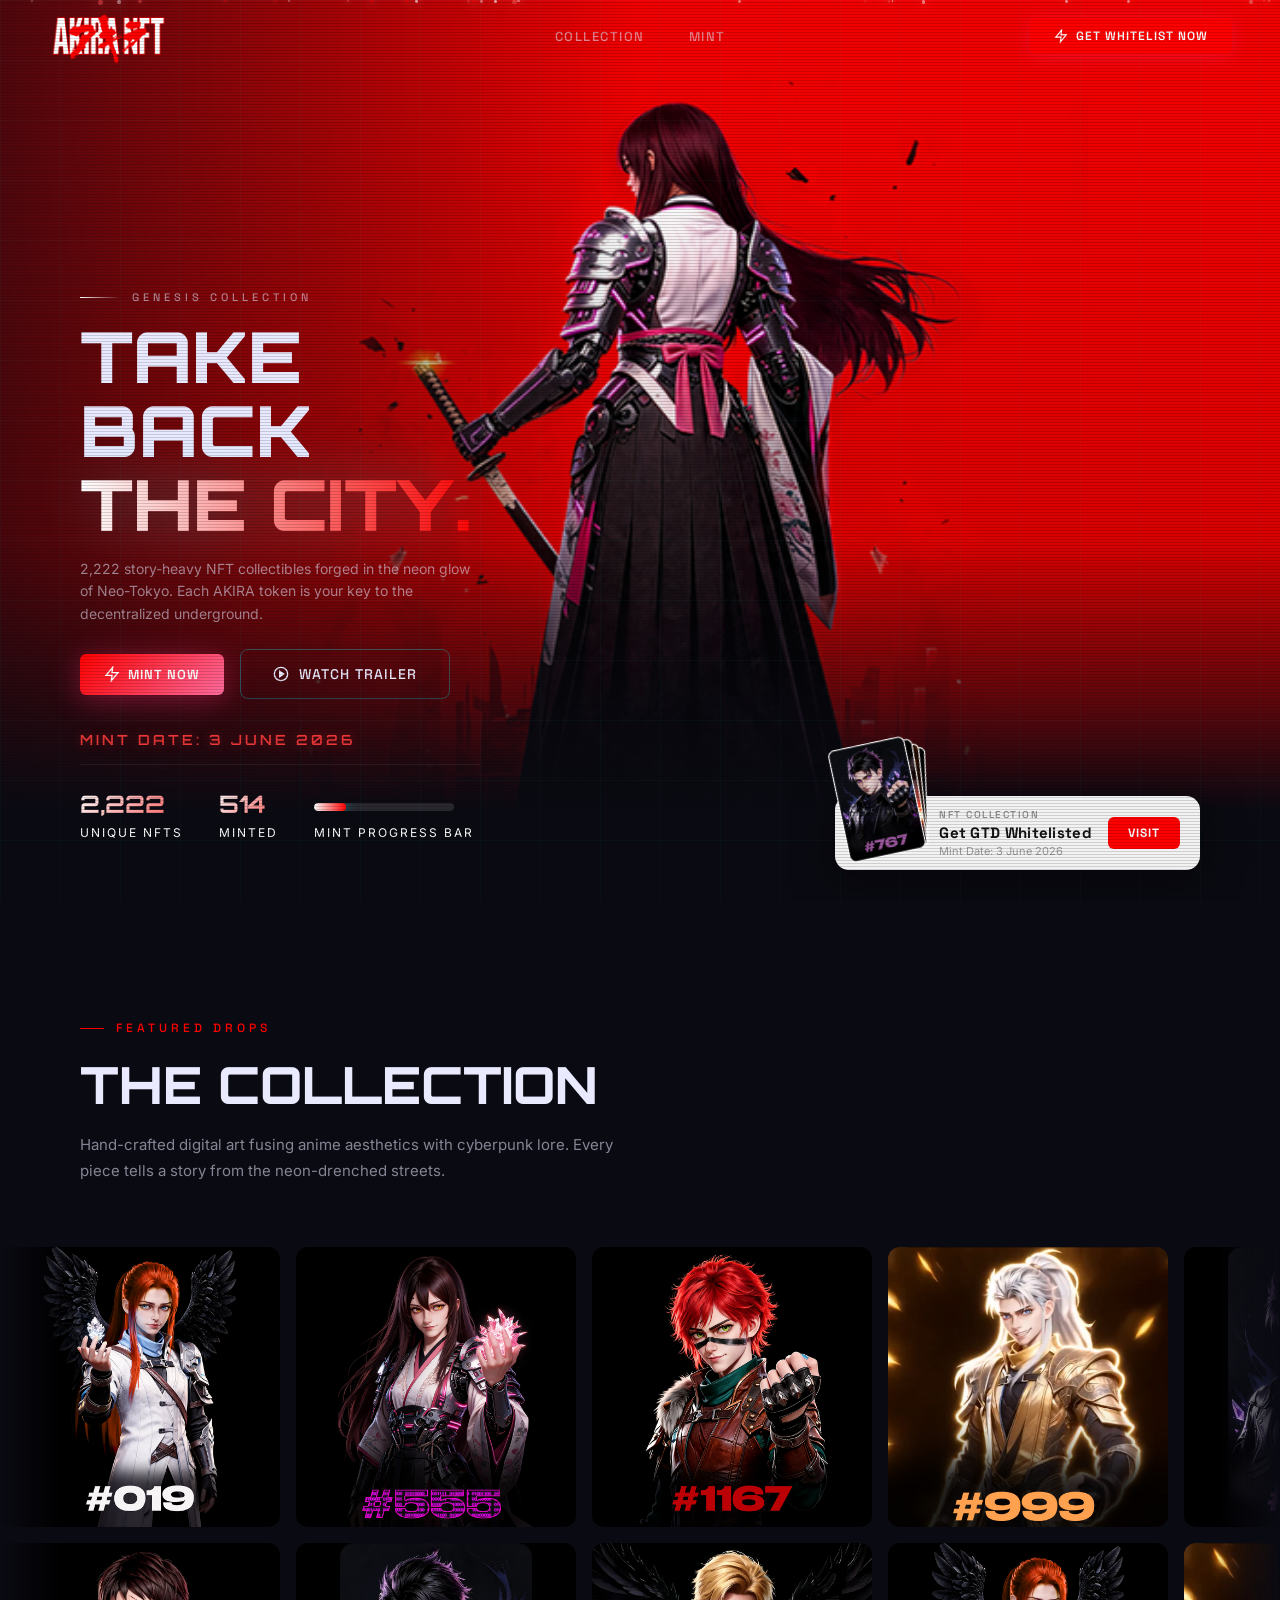
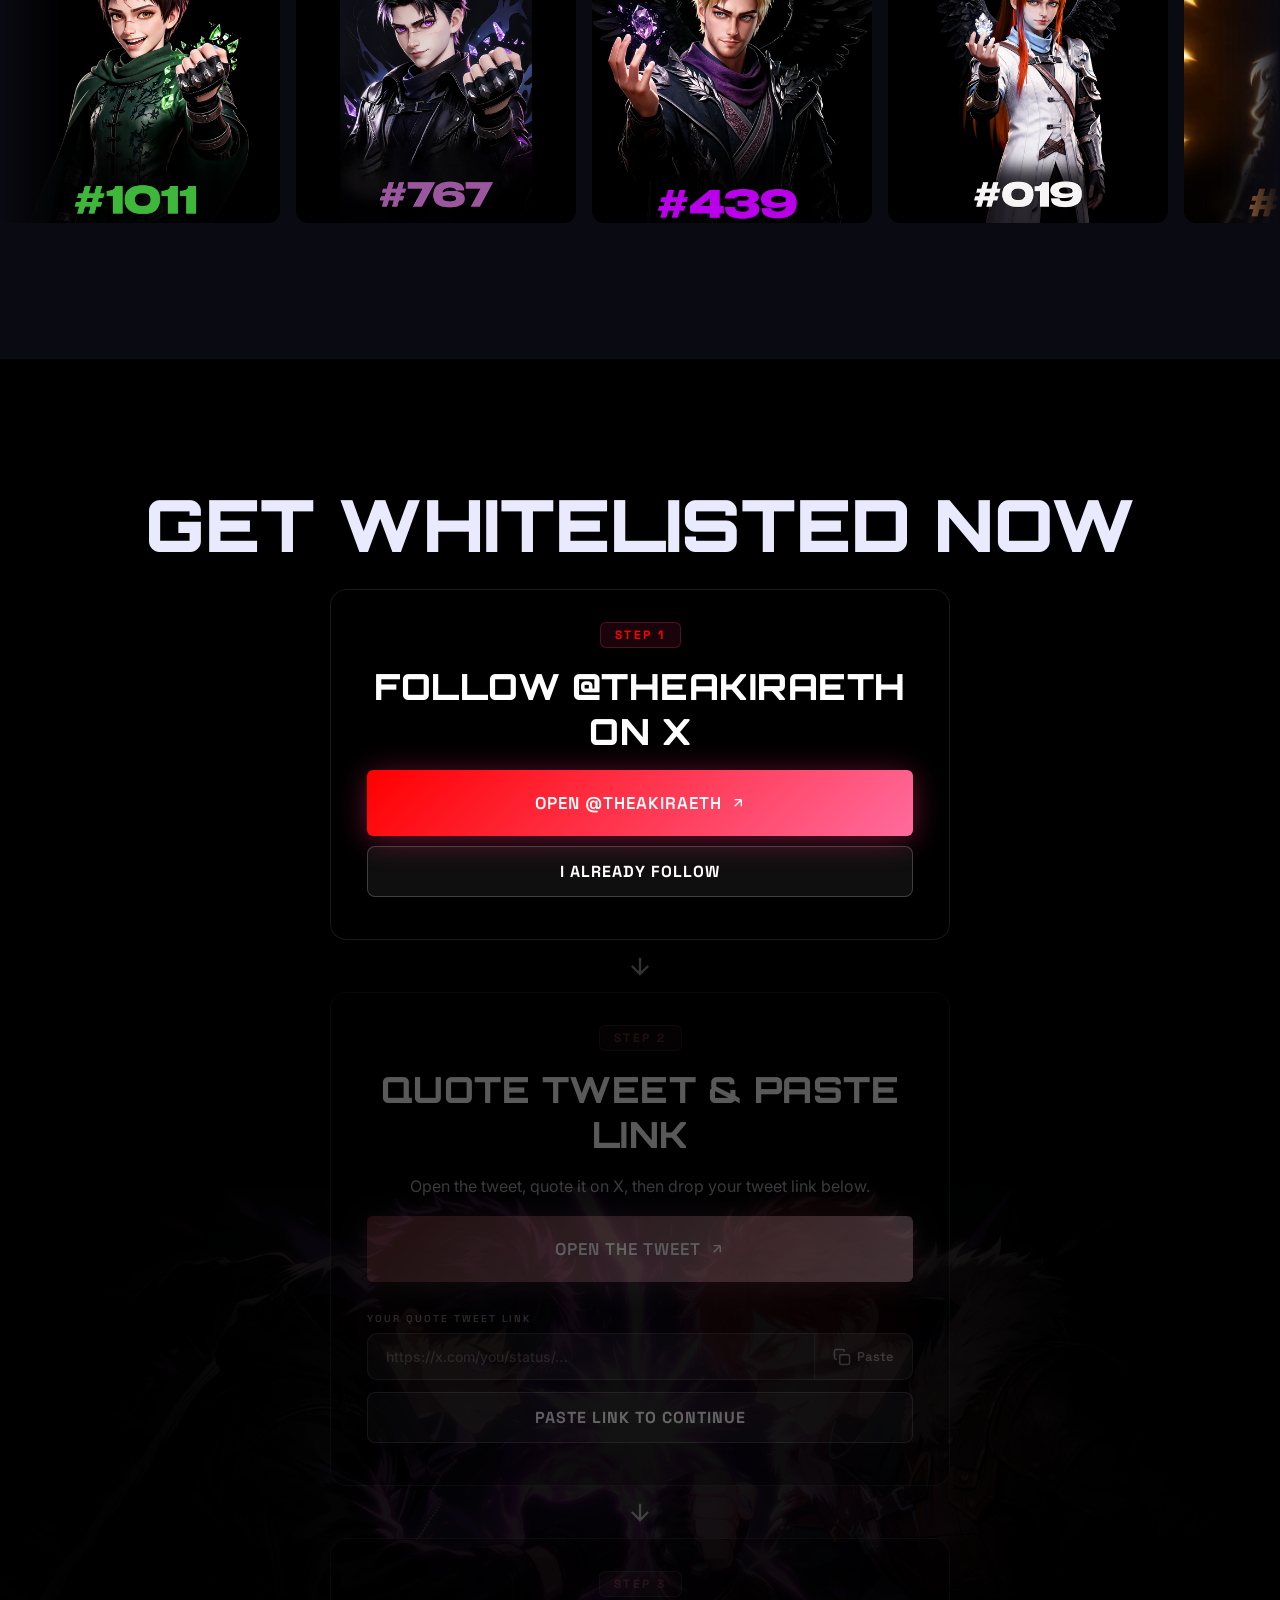
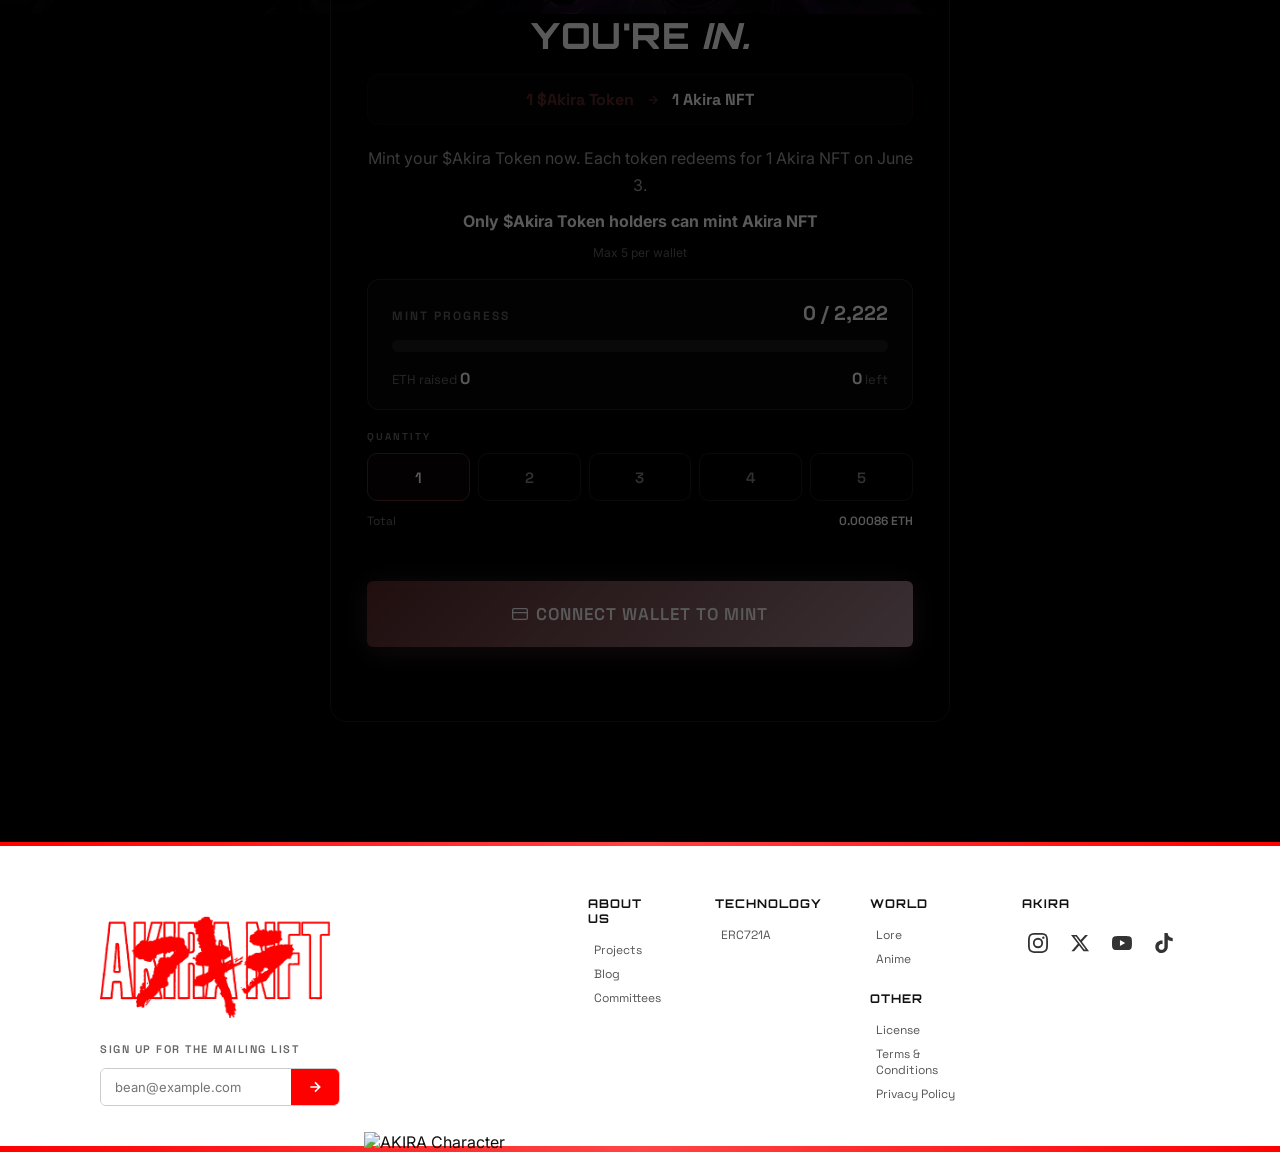
==== commit 0cb17dfa: "feat: mint date subheading with CSS vars, animated hero counter, smooth progress bar" ====
--- a/index.html
+++ b/index.html
@@ -63,6 +63,8 @@
         </a>
       </div>
 
+      <div class="hero-mint-date fade-up">Mint Date: 3 June 2026</div>
+
       <div class="hero-stats fade-up">
         <div class="stat-item">
           <div class="stat-value" data-count="2222" data-suffix="">0</div>
--- a/style.css
+++ b/style.css
@@ -68,6 +68,28 @@
   --glow-cyan: 0 0 20px rgba(0, 240, 255, 0.4);
   --glow-magenta: 0 0 20px rgba(255, 45, 120, 0.4);
   --transition: cubic-bezier(0.22, 1, 0.36, 1);
+  /* ── Mint Date Subheading ── */
+  --mint-date-size: 14px;
+  /* ← mint date font size */
+  --mint-date-spacing: 16px;
+  /* ← space below mint date */
+  --mint-date-color: rgba(255, 60, 60, 0.9);
+  /* ← mint date text color */
+  --mint-date-weight: 600;
+  /* ← mint date font weight */
+  --mint-date-tracking: 3px;
+  /* ← mint date letter spacing */
+}
+
+.hero-mint-date {
+  font-family: 'Orbitron', monospace;
+  font-size: var(--mint-date-size);
+  font-weight: var(--mint-date-weight);
+  letter-spacing: var(--mint-date-tracking);
+  color: var(--mint-date-color);
+  text-transform: uppercase;
+  margin-bottom: var(--mint-date-spacing);
+  text-shadow: 0 0 12px rgba(255, 40, 40, 0.4);
 }
 
 *,
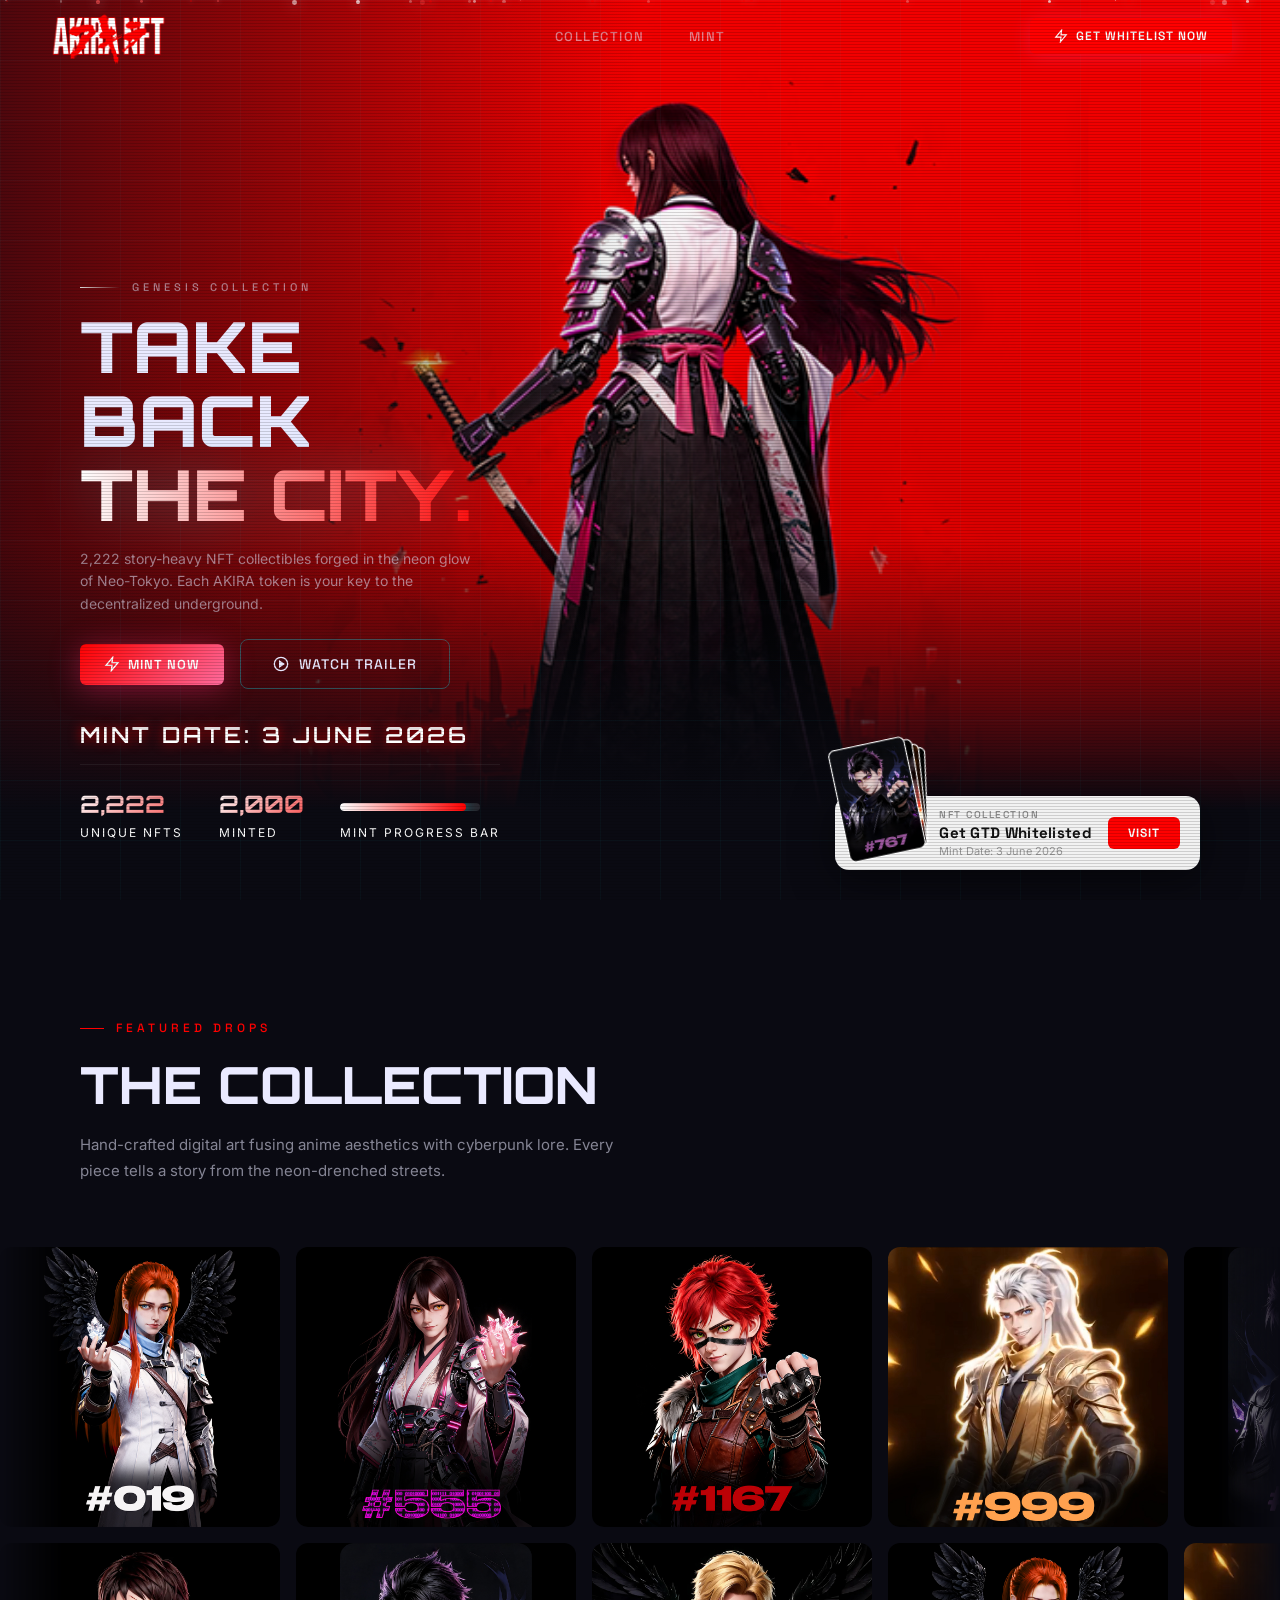
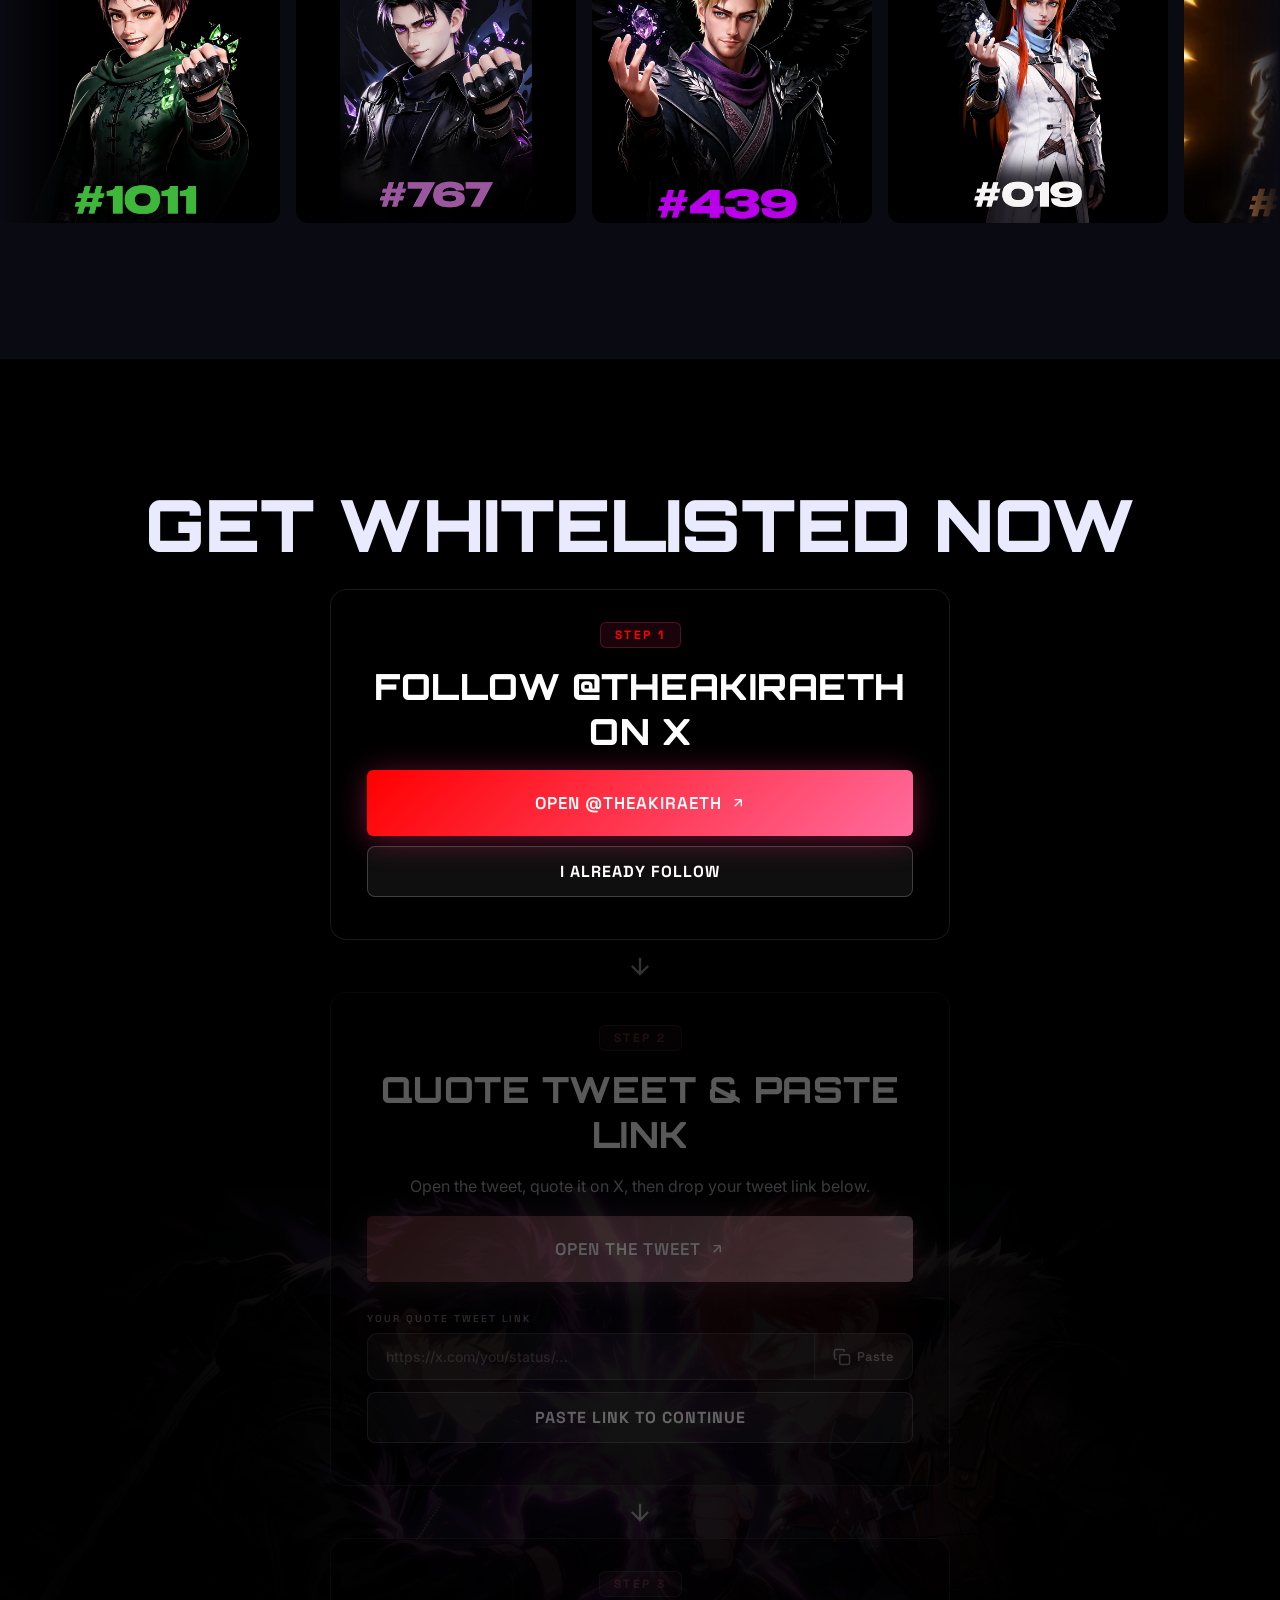
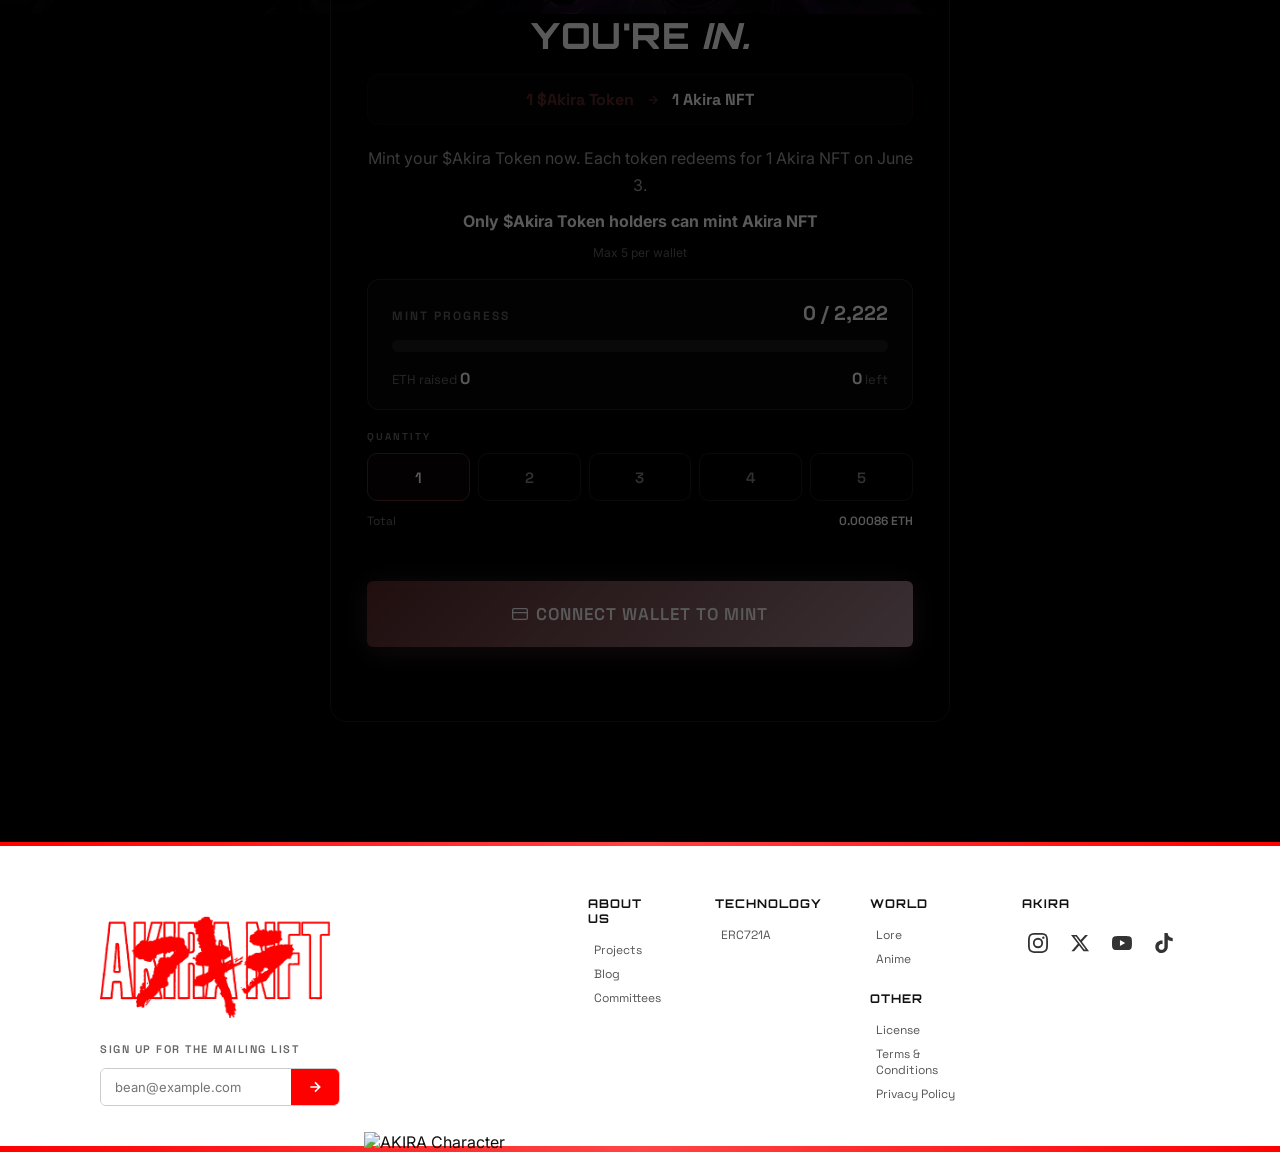
==== commit 181ee6e1: "style: update baseline hero stats to 2000, sync custom style changes for mint date" ====
--- a/index.html
+++ b/index.html
@@ -71,12 +71,12 @@
           <div class="stat-label">Unique NFTs</div>
         </div>
         <div class="stat-item">
-          <div class="stat-value" data-count="514" data-suffix="">0</div>
+          <div class="stat-value" data-count="2000" data-suffix="">0</div>
           <div class="stat-label">Minted</div>
         </div>
         <div class="stat-item stat-bar-col">
           <div class="mint-progress">
-            <div class="mint-progress-bar" data-progress="23.1"></div>
+            <div class="mint-progress-bar" data-progress="90.01"></div>
           </div>
           <div class="stat-label">Mint Progress Bar</div>
         </div>
--- a/style.css
+++ b/style.css
@@ -69,11 +69,11 @@
   --glow-magenta: 0 0 20px rgba(255, 45, 120, 0.4);
   --transition: cubic-bezier(0.22, 1, 0.36, 1);
   /* ── Mint Date Subheading ── */
-  --mint-date-size: 14px;
+  --mint-date-size: 22px;
   /* ← mint date font size */
   --mint-date-spacing: 16px;
   /* ← space below mint date */
-  --mint-date-color: rgba(255, 60, 60, 0.9);
+  --mint-date-color: rgb(255, 255, 255);
   /* ← mint date text color */
   --mint-date-weight: 600;
   /* ← mint date font weight */
@@ -89,7 +89,7 @@
   color: var(--mint-date-color);
   text-transform: uppercase;
   margin-bottom: var(--mint-date-spacing);
-  text-shadow: 0 0 12px rgba(255, 40, 40, 0.4);
+  text-shadow: 0 0 12px rgb(202, 0, 0);
 }
 
 *,
@@ -1308,6 +1308,7 @@
   font-size: 17px;
   padding: 22px 48px;
 }
+
 /* === ALL-VISIBLE PROGRESSIVE FLOW === */
 .mint-flow-all {
   position: relative;
@@ -1324,7 +1325,7 @@
   display: flex;
   justify-content: center;
   padding: 12px 0;
-  color: rgba(255,255,255,0.2);
+  color: rgba(255, 255, 255, 0.2);
   z-index: 1;
   position: relative;
 }
@@ -1337,9 +1338,10 @@
   overflow: hidden;
   transition: opacity 0.5s ease, filter 0.5s ease;
 }
+
 .mint-card-inner {
-  background: rgba(0,0,0,0.85);
-  border: 1px solid rgba(255,255,255,0.1);
+  background: rgba(0, 0, 0, 0.85);
+  border: 1px solid rgba(255, 255, 255, 0.1);
   border-radius: 16px;
   padding: 32px 36px;
   text-align: center;
@@ -1350,6 +1352,7 @@
   opacity: 0.35;
   filter: grayscale(0.8);
 }
+
 .mint-card.locked .mint-card-title,
 .mint-card.locked .mint-card-desc,
 .mint-card.locked .mint-step-badge {
@@ -1367,13 +1370,15 @@
   opacity: 1;
   filter: none;
 }
+
 .mint-card.completed .mint-card-inner {
-  border-color: rgba(0,255,100,0.2);
-}
+  border-color: rgba(0, 255, 100, 0.2);
+}
+
 .mint-card.completed .mint-step-badge {
-  background: rgba(0,255,100,0.15);
+  background: rgba(0, 255, 100, 0.15);
   color: #2aff6e;
-  border-color: rgba(0,255,100,0.3);
+  border-color: rgba(0, 255, 100, 0.3);
 }
 
 /* Step badge */
@@ -1385,8 +1390,8 @@
   letter-spacing: 2.5px;
   text-transform: uppercase;
   color: var(--magenta);
-  background: rgba(255,45,120,0.1);
-  border: 1px solid rgba(255,45,120,0.25);
+  background: rgba(255, 45, 120, 0.1);
+  border: 1px solid rgba(255, 45, 120, 0.25);
   padding: 4px 14px;
   border-radius: 6px;
   margin-bottom: 16px;
@@ -1407,7 +1412,7 @@
 .mint-card-desc {
   font-family: 'Inter', sans-serif;
   font-size: 16px;
-  color: rgba(255,255,255,0.65);
+  color: rgba(255, 255, 255, 0.65);
   line-height: 1.7;
   margin-bottom: 16px;
 }
@@ -1432,16 +1437,17 @@
   text-transform: uppercase;
   letter-spacing: 1px;
   color: #fff;
-  background: rgba(255,255,255,0.06);
-  border: 1px solid rgba(255,255,255,0.2);
+  background: rgba(255, 255, 255, 0.06);
+  border: 1px solid rgba(255, 255, 255, 0.2);
   border-radius: 8px;
   cursor: pointer;
   transition: all 0.2s ease;
   width: 100%;
 }
+
 .btn-secondary:hover {
-  background: rgba(255,255,255,0.12);
-  border-color: rgba(255,255,255,0.35);
+  background: rgba(255, 255, 255, 0.12);
+  border-color: rgba(255, 255, 255, 0.35);
 }
 
 /* Input field */
@@ -1451,17 +1457,18 @@
   font-size: 10px;
   text-transform: uppercase;
   letter-spacing: 2px;
-  color: rgba(255,255,255,0.45);
+  color: rgba(255, 255, 255, 0.45);
   font-weight: 600;
   margin-top: 20px;
   margin-bottom: 8px;
   text-align: left;
 }
+
 .mint-input {
   width: 100%;
   padding: 14px 18px;
-  background: rgba(255,255,255,0.06);
-  border: 1px solid rgba(255,255,255,0.15);
+  background: rgba(255, 255, 255, 0.06);
+  border: 1px solid rgba(255, 255, 255, 0.15);
   border-radius: 10px;
   color: #fff;
   font-family: 'Inter', sans-serif;
@@ -1471,9 +1478,11 @@
   transition: border-color 0.2s;
   margin-bottom: 12px;
 }
+
 .mint-input::placeholder {
-  color: rgba(255,255,255,0.3);
-}
+  color: rgba(255, 255, 255, 0.3);
+}
+
 .mint-input:focus {
   border-color: var(--magenta);
 }
@@ -1486,21 +1495,23 @@
   gap: 0;
   margin-bottom: 12px;
 }
+
 .mint-input-wrap .mint-input {
   margin-bottom: 0;
   border-radius: 10px 0 0 10px;
   flex: 1;
 }
+
 .mint-paste-icon {
   display: flex;
   align-items: center;
   gap: 6px;
   padding: 0 18px;
-  background: rgba(255,255,255,0.08);
-  border: 1px solid rgba(255,255,255,0.15);
+  background: rgba(255, 255, 255, 0.08);
+  border: 1px solid rgba(255, 255, 255, 0.15);
   border-left: none;
   border-radius: 0 10px 10px 0;
-  color: rgba(255,255,255,0.5);
+  color: rgba(255, 255, 255, 0.5);
   font-family: 'Space Grotesk', sans-serif;
   font-size: 13px;
   font-weight: 600;
@@ -1509,8 +1520,9 @@
   white-space: nowrap;
   width: auto;
 }
+
 .mint-paste-icon:hover {
-  background: rgba(255,255,255,0.14);
+  background: rgba(255, 255, 255, 0.14);
   color: #fff;
 }
 
@@ -1520,12 +1532,13 @@
   align-items: center;
   gap: 12px;
   justify-content: center;
-  background: rgba(255,0,0,0.08);
-  border: 1px solid rgba(255,0,0,0.2);
+  background: rgba(255, 0, 0, 0.08);
+  border: 1px solid rgba(255, 0, 0, 0.2);
   border-radius: 12px;
   padding: 14px 20px;
   margin-bottom: 20px;
 }
+
 .mint-token-tag {
   font-family: 'Space Grotesk', sans-serif;
   font-size: 16px;
@@ -1533,10 +1546,12 @@
   color: var(--magenta);
   white-space: nowrap;
 }
+
 .mint-token-row svg {
   color: var(--magenta);
   flex-shrink: 0;
 }
+
 .mint-token-nft {
   font-family: 'Space Grotesk', sans-serif;
   font-size: 16px;
@@ -1546,13 +1561,14 @@
 
 /* Mint progress box */
 .mint-progress-box {
-  background: rgba(255,255,255,0.03);
-  border: 1px solid rgba(255,255,255,0.1);
+  background: rgba(255, 255, 255, 0.03);
+  border: 1px solid rgba(255, 255, 255, 0.1);
   border-radius: 12px;
   padding: 20px 24px;
   margin-bottom: 20px;
   text-align: left;
 }
+
 .mint-progress-header,
 .mint-progress-footer {
   display: flex;
@@ -1560,33 +1576,38 @@
   align-items: baseline;
   font-family: 'Space Grotesk', sans-serif;
   font-size: 13px;
-  color: rgba(255,255,255,0.4);
-}
+  color: rgba(255, 255, 255, 0.4);
+}
+
 .mint-progress-label {
   font-size: 12px;
   letter-spacing: 2px;
   text-transform: uppercase;
   font-weight: 600;
 }
+
 .mint-progress-count {
   font-family: 'Space Grotesk', monospace;
   font-size: 20px;
   font-weight: 700;
   color: #fff;
 }
+
 .mint-progress-bar-wrap {
   height: 12px;
-  background: rgba(255,255,255,0.08);
+  background: rgba(255, 255, 255, 0.08);
   border-radius: 999px;
   overflow: hidden;
   margin: 14px 0 16px;
 }
+
 .mint-progress-bar-fill {
   height: 100%;
   background: linear-gradient(90deg, var(--magenta), #ff4444);
   border-radius: 999px;
   transition: width 1.8s cubic-bezier(0.25, 0.46, 0.45, 0.94);
 }
+
 .mint-progress-footer strong {
   color: #fff;
   font-family: 'Space Grotesk', monospace;
@@ -1598,31 +1619,34 @@
   margin-bottom: 20px;
   text-align: left;
 }
+
 .mint-qty-label {
   display: block;
   font-family: 'Space Grotesk', sans-serif;
   font-size: 10px;
   letter-spacing: 2px;
   text-transform: uppercase;
-  color: rgba(255,255,255,0.45);
+  color: rgba(255, 255, 255, 0.45);
   font-weight: 600;
   margin-bottom: 10px;
 }
+
 .mint-qty-grid {
   display: grid;
   grid-template-columns: repeat(5, 1fr);
   gap: 8px;
   margin-bottom: 12px;
 }
+
 .mint-qty-btn {
   height: 48px;
   display: flex;
   align-items: center;
   justify-content: center;
   border-radius: 10px;
-  border: 1px solid rgba(255,255,255,0.12);
+  border: 1px solid rgba(255, 255, 255, 0.12);
   background: none;
-  color: rgba(255,255,255,0.55);
+  color: rgba(255, 255, 255, 0.55);
   font-family: 'Space Grotesk', sans-serif;
   font-size: 15px;
   font-weight: 600;
@@ -1631,23 +1655,27 @@
   width: auto;
   padding: 0;
 }
+
 .mint-qty-btn:hover {
-  border-color: rgba(255,255,255,0.3);
+  border-color: rgba(255, 255, 255, 0.3);
   color: #fff;
 }
+
 .mint-qty-btn.selected {
   border-color: var(--magenta);
-  background: rgba(255,0,0,0.1);
+  background: rgba(255, 0, 0, 0.1);
   color: #fff;
 }
+
 .mint-qty-total {
   display: flex;
   justify-content: space-between;
   align-items: baseline;
   font-family: 'Space Grotesk', sans-serif;
   font-size: 12px;
-  color: rgba(255,255,255,0.45);
-}
+  color: rgba(255, 255, 255, 0.45);
+}
+
 .mint-qty-eth {
   color: #fff;
   font-family: 'Space Grotesk', monospace;
@@ -1670,9 +1698,11 @@
   min-height: 20px;
   letter-spacing: 0.5px;
 }
+
 .mint-wallet-status.connected {
   color: #2aff6e;
 }
+
 .mint-wallet-status.error {
   color: #ff4444;
 }
@@ -1686,12 +1716,15 @@
   min-height: 20px;
   font-weight: 600;
 }
+
 .mint-tx-feedback.success {
   color: #2aff6e;
 }
+
 .mint-tx-feedback.error {
   color: #ff4444;
 }
+
 .mint-tx-feedback.pending {
   color: #ffaa00;
 }
